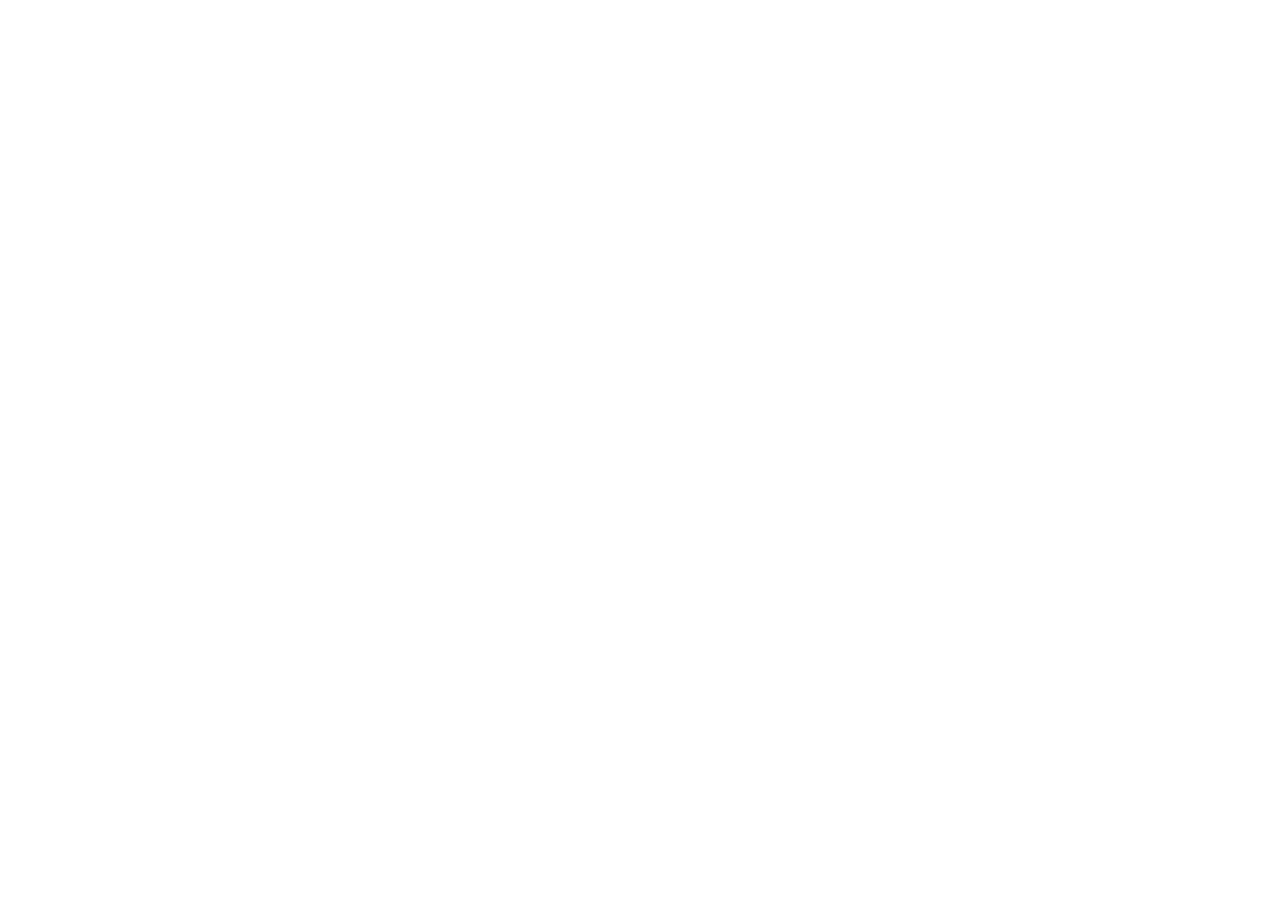
==== index.html @ 312edf63 "first commit" ====
<!DOCTYPE html>
<html>
<head>
  <!--
    If you are serving your web app in a path other than the root, change the
    href value below to reflect the base path you are serving from.

    The path provided below has to start and end with a slash "/" in order for
    it to work correctly.

    For more details:
    * https://developer.mozilla.org/en-US/docs/Web/HTML/Element/base

    This is a placeholder for base href that will be replaced by the value of
    the `--base-href` argument provided to `flutter build`.
  -->
  <base href="/">

  <meta charset="UTF-8">
  <meta content="IE=Edge" http-equiv="X-UA-Compatible">
  <meta name="description" content="A new Flutter project.">

  <!-- iOS meta tags & icons -->
  <meta name="mobile-web-app-capable" content="yes">
  <meta name="apple-mobile-web-app-status-bar-style" content="black">
  <meta name="apple-mobile-web-app-title" content="walletlogsac">
  <link rel="apple-touch-icon" href="icons/Icon-192.png">

  <!-- Favicon -->
  <link rel="icon" type="image/png" href="favicon.png"/>

  <title>walletlogsac</title>
  <link rel="manifest" href="manifest.json">
</head>
<body>
  <script src="flutter_bootstrap.js" async></script>
</body>
</html>
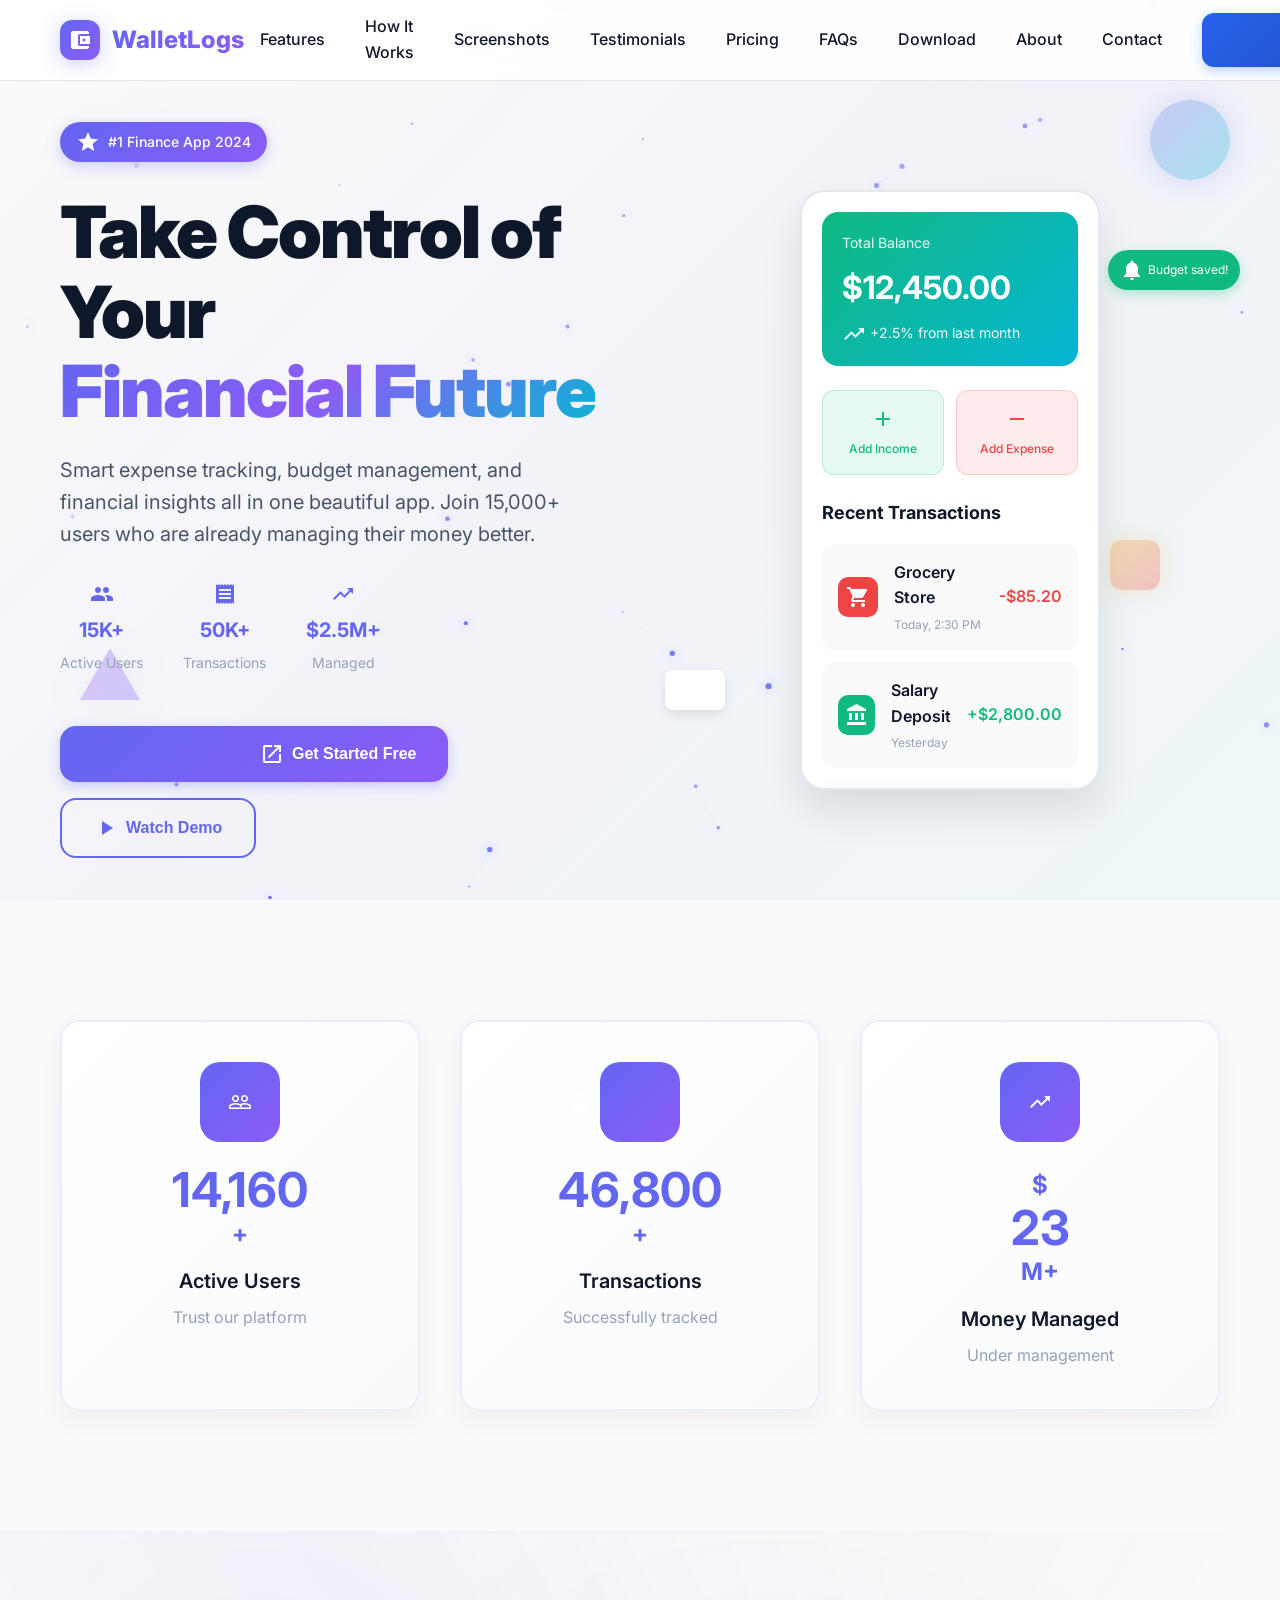
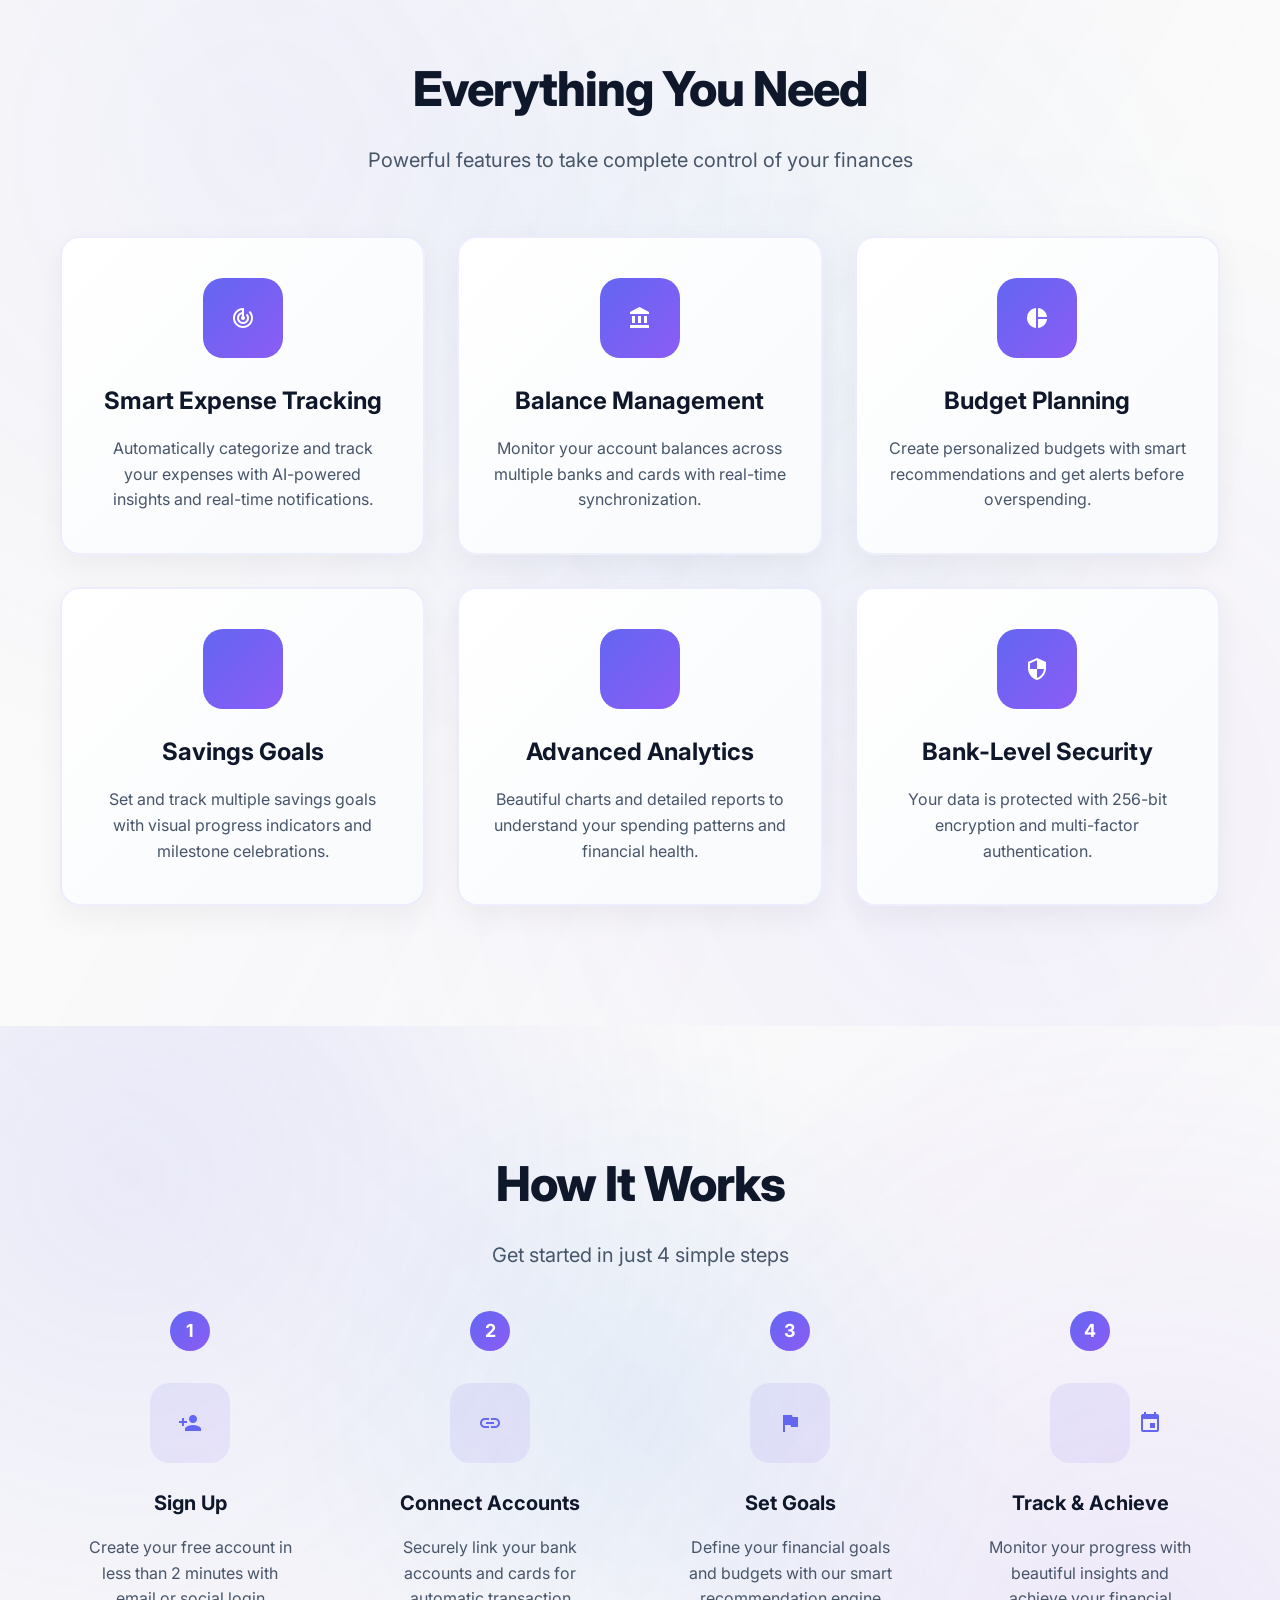
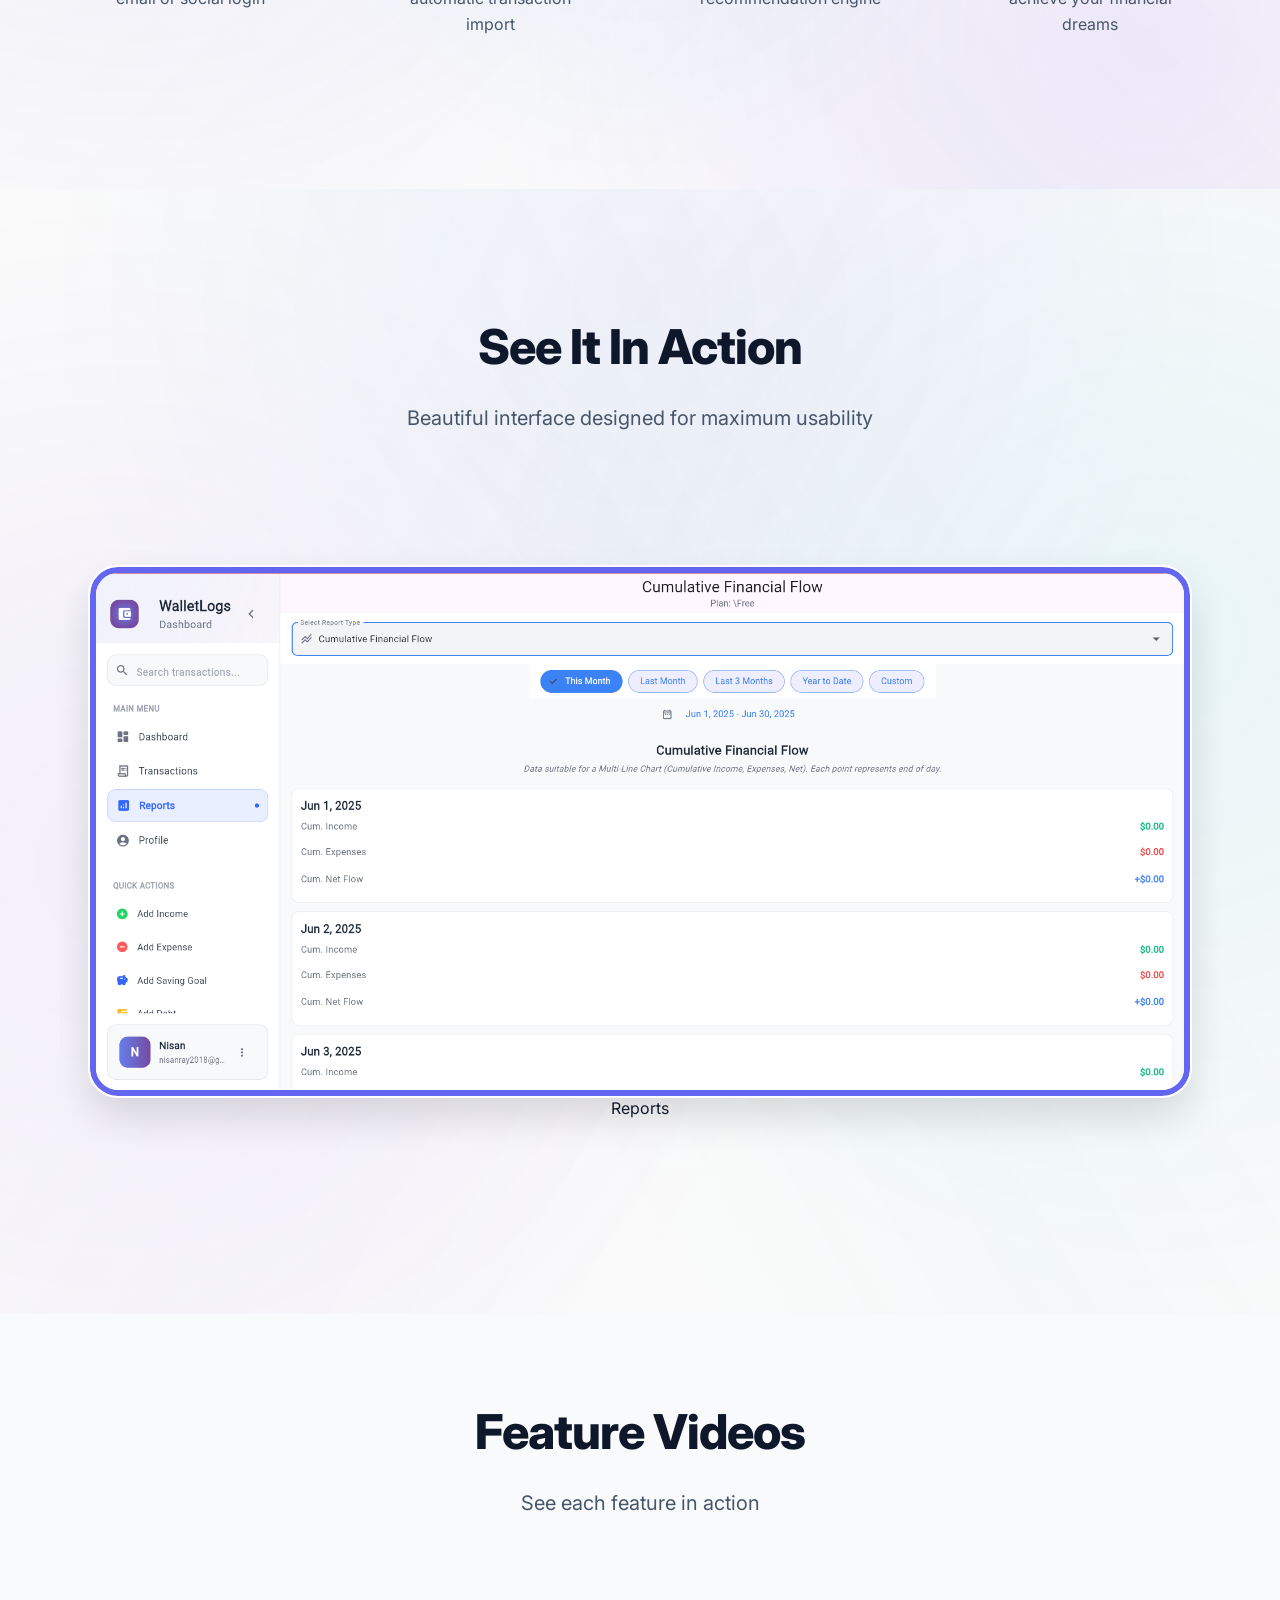
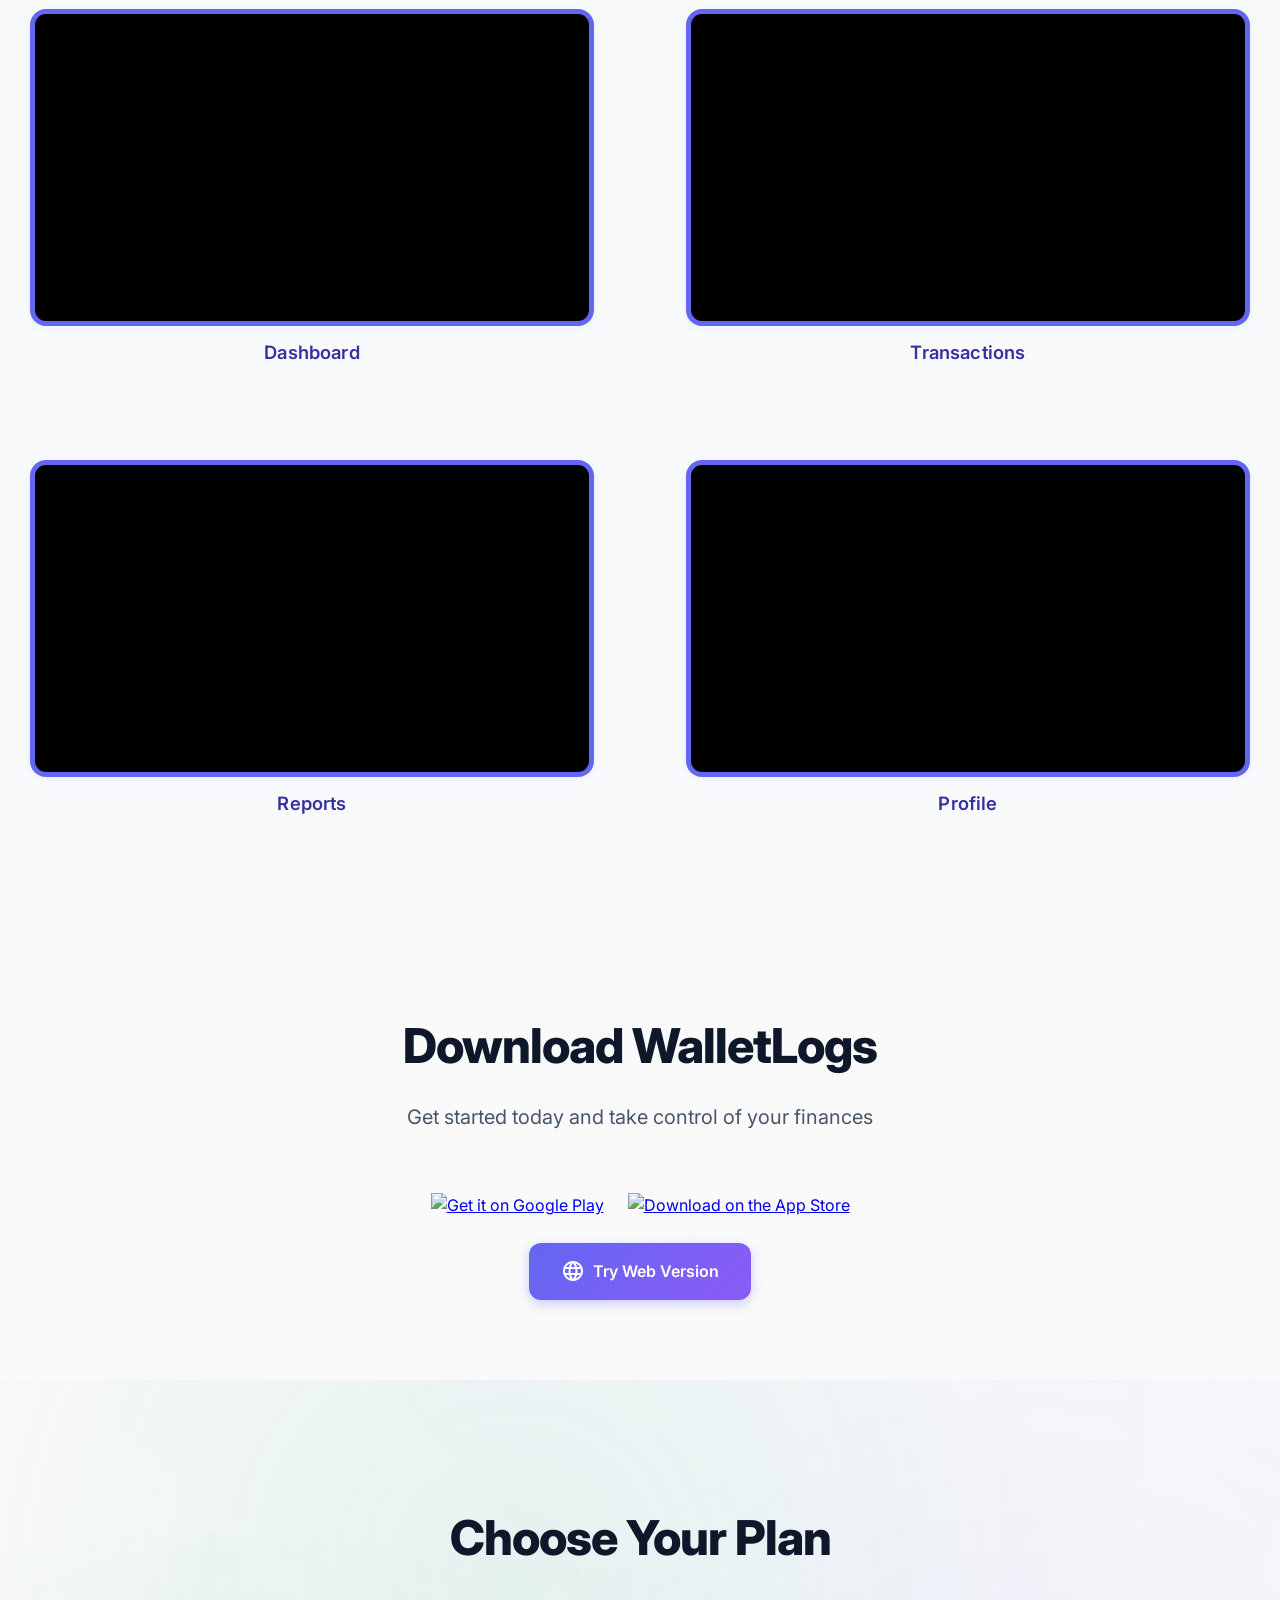
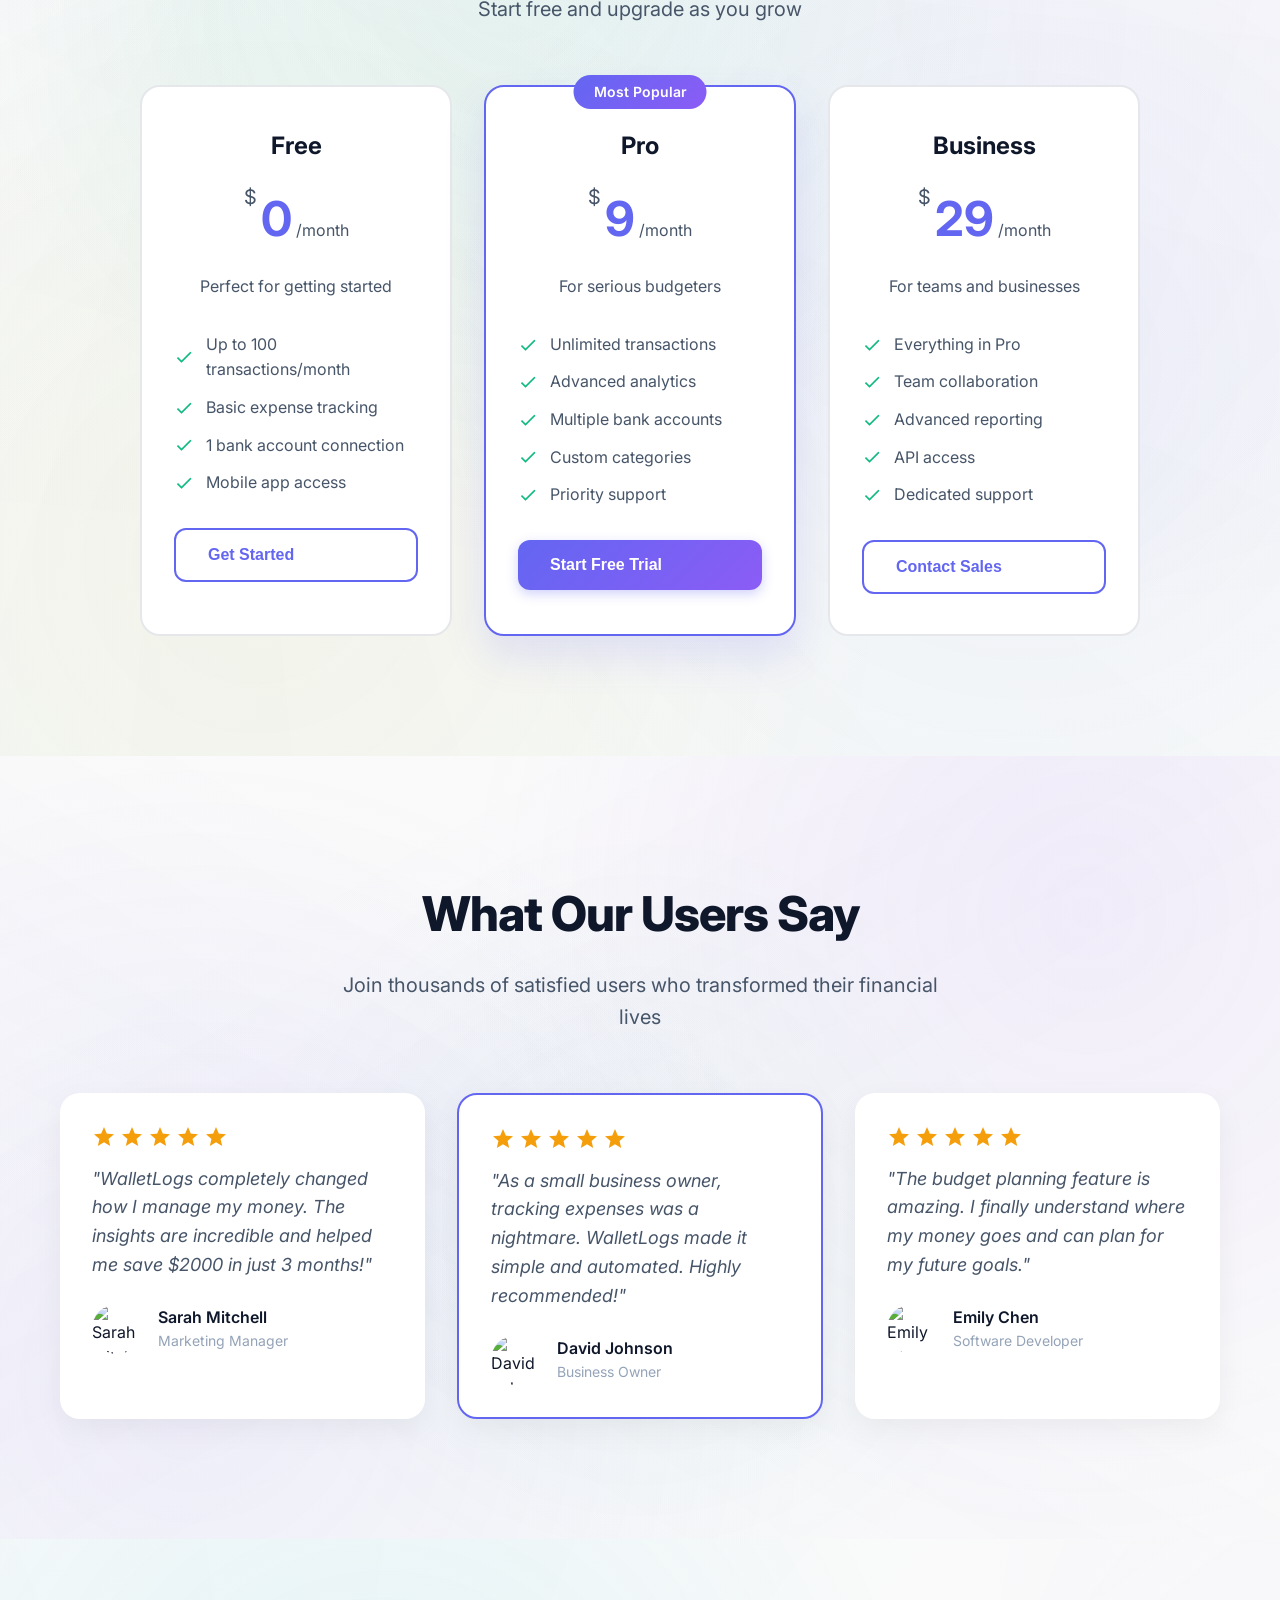
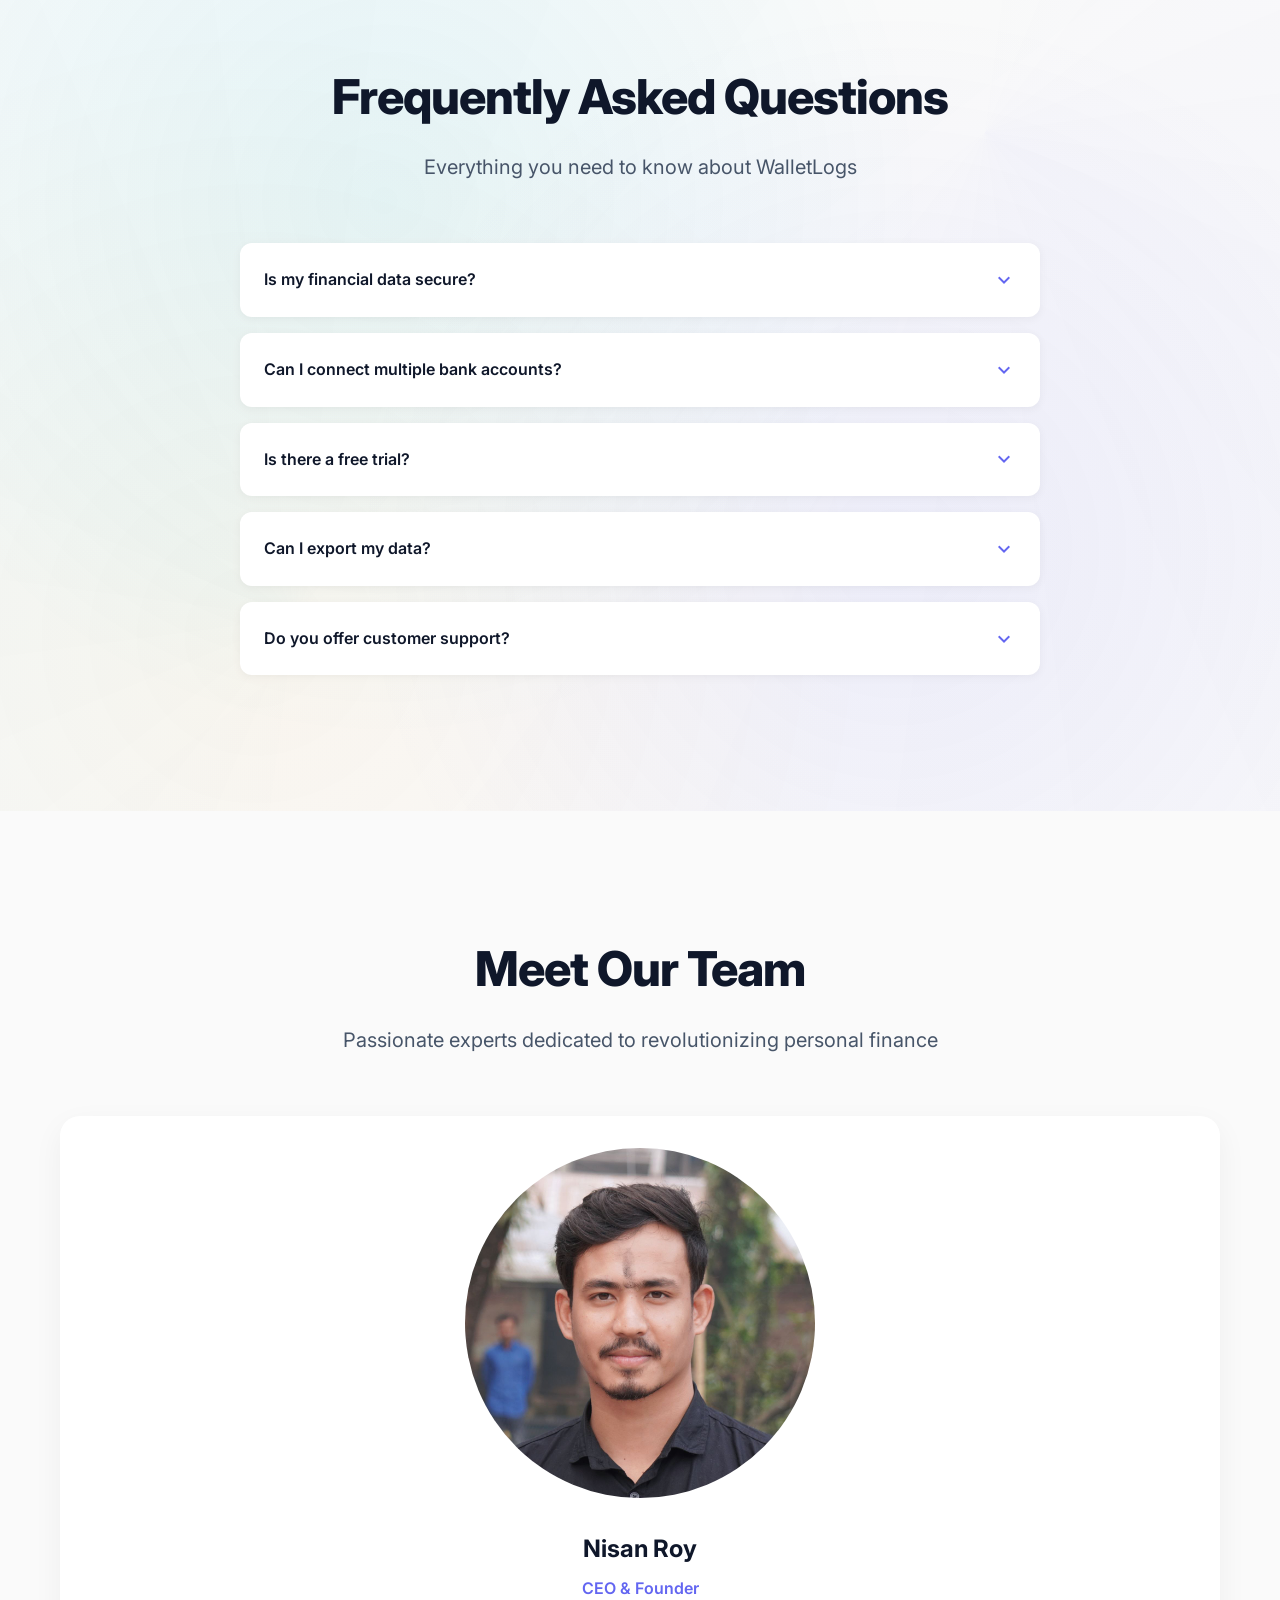
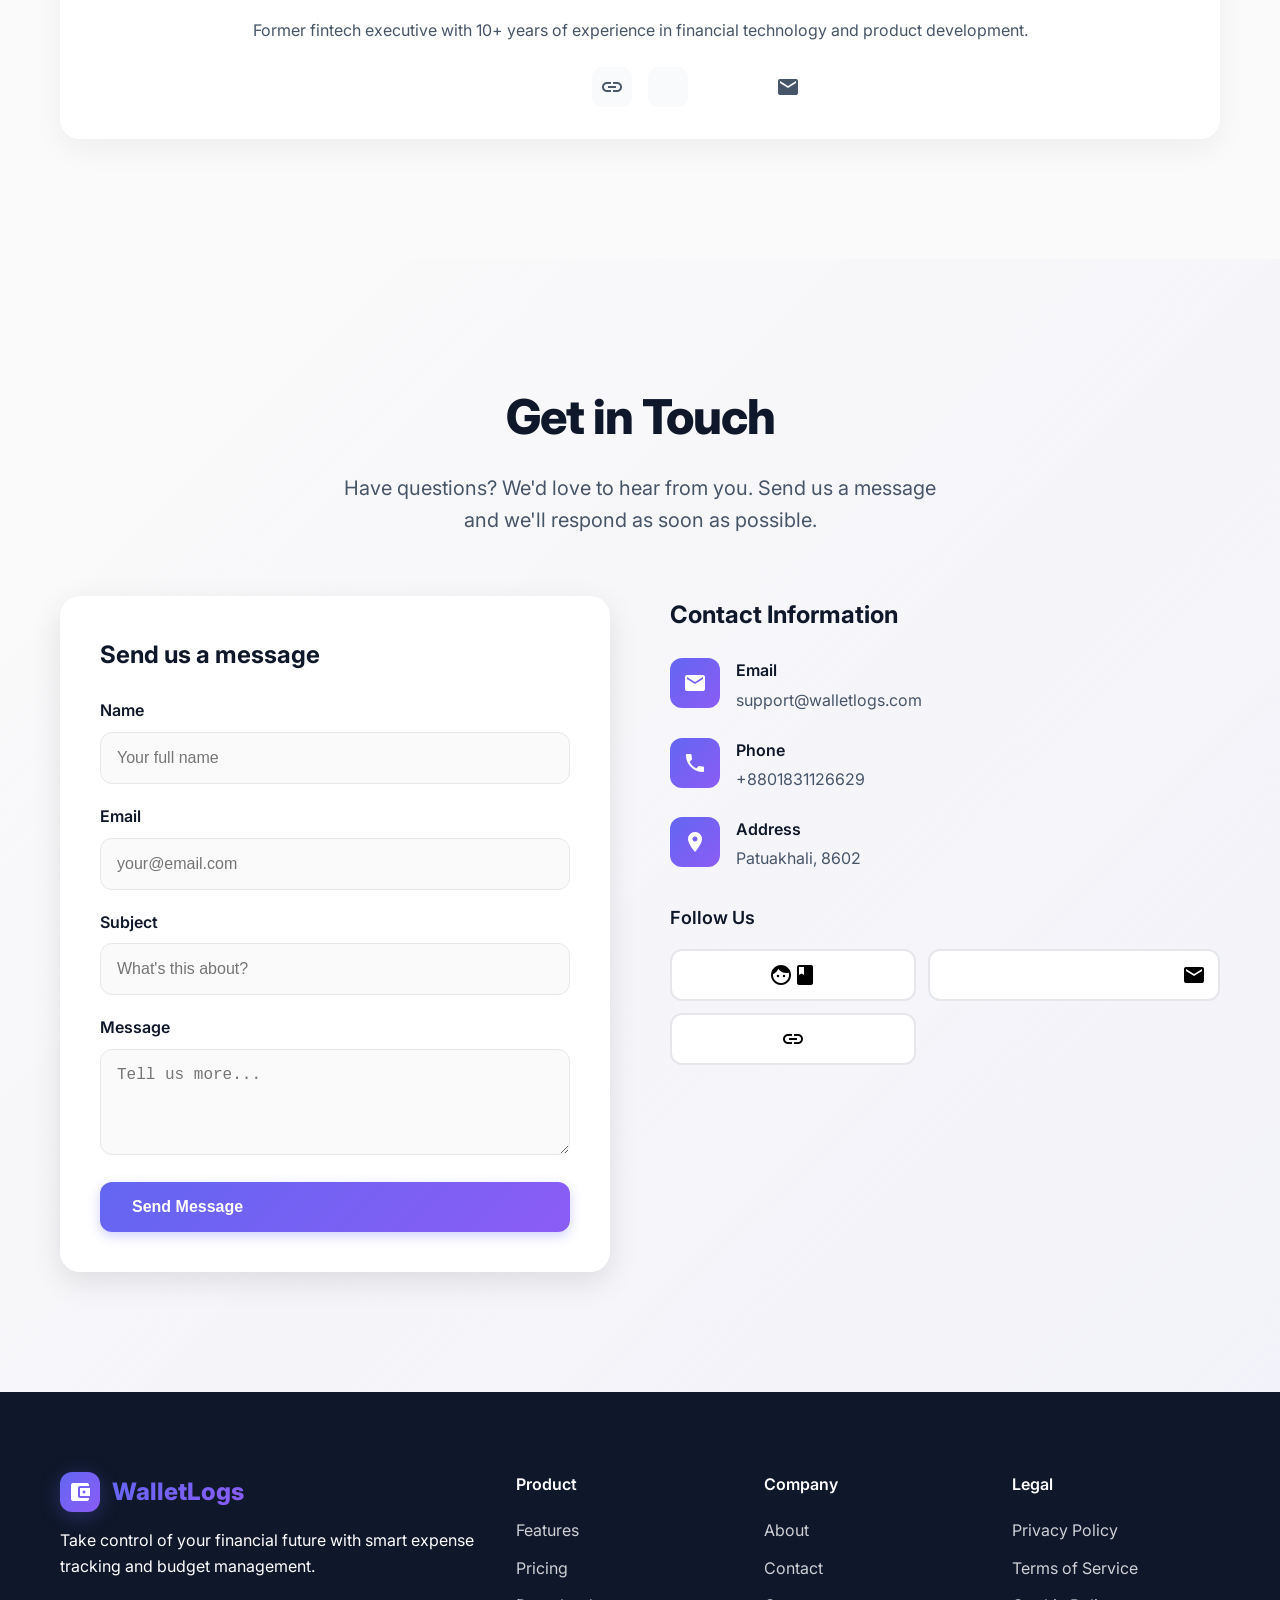
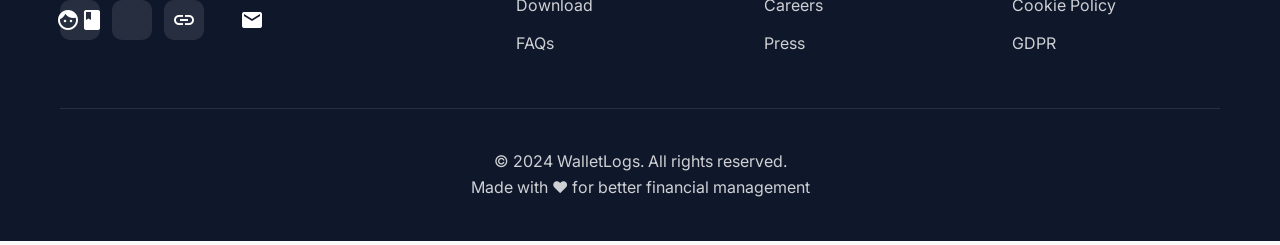
==== commit 36abcbcb: "added landing page with html,css,js" ====
--- a/index.html
+++ b/index.html
@@ -1,38 +1,983 @@
 <!DOCTYPE html>
-<html>
+<html lang="en">
 <head>
-  <!--
-    If you are serving your web app in a path other than the root, change the
-    href value below to reflect the base path you are serving from.
-
-    The path provided below has to start and end with a slash "/" in order for
-    it to work correctly.
-
-    For more details:
-    * https://developer.mozilla.org/en-US/docs/Web/HTML/Element/base
-
-    This is a placeholder for base href that will be replaced by the value of
-    the `--base-href` argument provided to `flutter build`.
-  -->
-  <base href="/">
-
-  <meta charset="UTF-8">
-  <meta content="IE=Edge" http-equiv="X-UA-Compatible">
-  <meta name="description" content="A new Flutter project.">
-
-  <!-- iOS meta tags & icons -->
-  <meta name="mobile-web-app-capable" content="yes">
-  <meta name="apple-mobile-web-app-status-bar-style" content="black">
-  <meta name="apple-mobile-web-app-title" content="walletlogsac">
-  <link rel="apple-touch-icon" href="icons/Icon-192.png">
-
-  <!-- Favicon -->
-  <link rel="icon" type="image/png" href="favicon.png"/>
-
-  <title>walletlogsac</title>
-  <link rel="manifest" href="manifest.json">
+    <meta charset="UTF-8">
+    <meta name="viewport" content="width=device-width, initial-scale=1.0">
+    <title>WalletLogs - Take Control of Your Financial Future</title>
+    <link rel="preconnect" href="https://fonts.googleapis.com">
+    <link rel="preconnect" href="https://fonts.gstatic.com" crossorigin>
+    <link href="https://fonts.googleapis.com/css2?family=Inter:wght@300;400;500;600;700;800;900&display=swap" rel="stylesheet">
+    <link href="https://fonts.googleapis.com/icon?family=Material+Icons" rel="stylesheet">
+    <link rel="stylesheet" href="styles.css">
+	<link rel="icon" href="images/favicon1.png" type="image/png" />
+
 </head>
 <body>
-  <script src="flutter_bootstrap.js" async></script>
+<!-- Animated Background -->
+<canvas id="particleCanvas" class="particle-background"></canvas>
+
+<!-- Navigation Bar -->
+<nav id="navbar" class="navbar">
+    <div class="nav-container">
+        <!-- Logo -->
+        <div class="logo">
+            <div class="logo-icon">
+                <span class="material-icons">account_balance_wallet</span>
+            </div>
+            <span class="logo-text">WalletLogs</span>
+        </div>
+
+        <!-- Desktop Menu -->
+        <div class="nav-menu desktop-menu">
+            <a href="#features" class="nav-item">Features</a>
+            <a href="#how-it-works" class="nav-item">How It Works</a>
+            <a href="#screenshots" class="nav-item">Screenshots</a>
+            <a href="#testimonials" class="nav-item">Testimonials</a>
+            <a href="#pricing" class="nav-item">Pricing</a>
+            <a href="#faqs" class="nav-item">FAQs</a>
+            <a href="#download" class="nav-item">Download</a>
+            <a href="#about-team" class="nav-item">About</a>
+            <a href="#contact" class="nav-item">Contact</a>
+<!--             <button class="get-started-btn" onclick="window.open('app.html', '_blank')">
+                <span class="material-icons">rocket_launch</span>
+                Get Started
+            </button> -->
+        	<button class="get-started-btn" onclick="window.location.href='app.html'">
+    		<span class="material-icons">rocket_launch</span>
+    		Get Started
+			</button>
+
+        </div>
+
+        <!-- Mobile Menu Button -->
+        <button class="mobile-menu-btn" id="mobileMenuBtn">
+            <span class="material-icons">menu</span>
+        </button>
+    </div>
+
+    <!-- Mobile Menu -->
+    <div class="mobile-menu" id="mobileMenu">
+        <a href="#features" class="mobile-nav-item">Features</a>
+        <a href="#how-it-works" class="mobile-nav-item">How It Works</a>
+        <a href="#screenshots" class="mobile-nav-item">Screenshots</a>
+        <a href="#testimonials" class="mobile-nav-item">Testimonials</a>
+        <a href="#pricing" class="mobile-nav-item">Pricing</a>
+        <a href="#faqs" class="mobile-nav-item">FAQs</a>
+        <a href="#download" class="mobile-nav-item">Download</a>
+        <a href="#about-team" class="mobile-nav-item">About</a>
+        <a href="#contact" class="mobile-nav-item">Contact</a>
+        <button class="mobile-get-started-btn" onclick="window.open('app.html', '_blank')">
+            <span class="material-icons">rocket_launch</span>
+            Get Started
+        </button>
+    </div>
+</nav>
+
+<!-- Main Content -->
+<main>
+    <!-- Hero Section -->
+    <section id="hero" class="hero-section">
+        <!-- Floating Shapes -->
+        <div class="floating-shapes">
+            <div class="floating-circle"></div>
+            <div class="floating-triangle"></div>
+            <div class="floating-rectangle"></div>
+        </div>
+
+        <div class="container">
+            <div class="hero-content">
+                <div class="hero-text">
+                    <!-- Animated Badge -->
+                    <div class="hero-badge">
+                        <span class="material-icons">star</span>
+                        #1 Finance App 2024
+                    </div>
+
+                    <!-- Main Headline -->
+                    <h1 class="hero-title">
+                        Take Control of Your<br>
+                        <span class="gradient-text">Financial Future</span>
+                    </h1>
+
+                    <!-- Subtitle -->
+                    <p class="hero-subtitle">
+                        Smart expense tracking, budget management, and financial insights all in one beautiful app.
+                        Join 15,000+ users who are already managing their money better.
+                    </p>
+
+                    <!-- Trust Indicators -->
+                    <div class="trust-indicators">
+                        <div class="trust-item">
+                            <span class="material-icons">people</span>
+                            <span class="trust-number">15K+</span>
+                            <span class="trust-label">Active Users</span>
+                        </div>
+                        <div class="trust-item">
+                            <span class="material-icons">receipt</span>
+                            <span class="trust-number">50K+</span>
+                            <span class="trust-label">Transactions</span>
+                        </div>
+                        <div class="trust-item">
+                            <span class="material-icons">trending_up</span>
+                            <span class="trust-number">$2.5M+</span>
+                            <span class="trust-label">Managed</span>
+                        </div>
+                    </div>
+
+                    <!-- Hero Buttons -->
+                    <div class="hero-buttons">
+                        <button class="btn-primary hero-btn" onclick="window.open('app.html', '_blank')">
+                            <span class="material-icons">rocket_launch</span>
+                            Get Started Free
+                        </button>
+                        <button class="btn-secondary hero-btn" onclick="scrollToSection('features')">
+                            <span class="material-icons">play_arrow</span>
+                            Watch Demo
+                        </button>
+                    </div>
+                </div>
+
+                <div class="hero-mockup">
+                    <div class="phone-frame">
+                        <div class="phone-content">
+                            <!-- Balance Card -->
+                            <div class="balance-card">
+                                <div class="balance-header">Total Balance</div>
+                                <div class="balance-amount">$12,450.00</div>
+                                <div class="balance-change">
+                                    <span class="material-icons">trending_up</span>
+                                    +2.5% from last month
+                                </div>
+                            </div>
+
+                            <!-- Quick Actions -->
+                            <div class="quick-actions">
+                                <div class="quick-action income">
+                                    <span class="material-icons">add</span>
+                                    <span>Add Income</span>
+                                </div>
+                                <div class="quick-action expense">
+                                    <span class="material-icons">remove</span>
+                                    <span>Add Expense</span>
+                                </div>
+                            </div>
+
+                            <!-- Recent Transactions -->
+                            <div class="transactions-header">Recent Transactions</div>
+                            <div class="transactions-list">
+                                <div class="transaction-item">
+                                    <div class="transaction-icon grocery">
+                                        <span class="material-icons">shopping_cart</span>
+                                    </div>
+                                    <div class="transaction-details">
+                                        <div class="transaction-title">Grocery Store</div>
+                                        <div class="transaction-date">Today, 2:30 PM</div>
+                                    </div>
+                                    <div class="transaction-amount expense">-$85.20</div>
+                                </div>
+                                <div class="transaction-item">
+                                    <div class="transaction-icon salary">
+                                        <span class="material-icons">account_balance</span>
+                                    </div>
+                                    <div class="transaction-details">
+                                        <div class="transaction-title">Salary Deposit</div>
+                                        <div class="transaction-date">Yesterday</div>
+                                    </div>
+                                    <div class="transaction-amount income">+$2,800.00</div>
+                                </div>
+                                <div class="transaction-item">
+                                    <div class="transaction-icon coffee">
+                                        <span class="material-icons">local_cafe</span>
+                                    </div>
+                                    <div class="transaction-details">
+                                        <div class="transaction-title">Coffee & Snacks</div>
+                                        <div class="transaction-date">2 days ago</div>
+                                    </div>
+                                    <div class="transaction-amount expense">-$24.50</div>
+                                </div>
+                            </div>
+                        </div>
+                    </div>
+
+                    <!-- Floating UI Elements -->
+                    <div class="floating-notification">
+                        <span class="material-icons">notifications</span>
+                        <span>Budget saved!</span>
+                    </div>
+                    <div class="floating-chart">
+                        <span class="material-icons">bar_chart</span>
+                    </div>
+                </div>
+            </div>
+        </div>
+    </section>
+    <div class="section-divider"></div>
+    <!-- Stats Section -->
+    <section id="stats" class="stats-section">
+        <div class="container">
+            <div class="stats-grid">
+                <div class="stat-card">
+                    <div class="stat-icon">
+                        <span class="material-icons">people_outline</span>
+                    </div>
+                    <div class="stat-number" data-target="15000">0</div>
+                    <div class="stat-suffix">+</div>
+                    <div class="stat-label">Active Users</div>
+                    <div class="stat-description">Trust our platform</div>
+                </div>
+
+                <div class="stat-card">
+                    <div class="stat-icon">
+                        <span class="material-icons">receipt_long</span>
+                    </div>
+                    <div class="stat-number" data-target="50000">0</div>
+                    <div class="stat-suffix">+</div>
+                    <div class="stat-label">Transactions</div>
+                    <div class="stat-description">Successfully tracked</div>
+                </div>
+
+                <div class="stat-card">
+                    <div class="stat-icon">
+                        <span class="material-icons">trending_up</span>
+                    </div>
+                    <div class="stat-prefix">$</div>
+                    <div class="stat-number" data-target="25">0</div>
+                    <div class="stat-suffix">M+</div>
+                    <div class="stat-label">Money Managed</div>
+                    <div class="stat-description">Under management</div>
+                </div>
+            </div>
+        </div>
+    </section>
+    <div class="section-divider"></div>
+    <!-- Features Section -->
+    <section id="features" class="features-section">
+        <div class="container">
+            <div class="section-header">
+                <h2>Everything You Need</h2>
+                <p>Powerful features to take complete control of your finances</p>
+            </div>
+
+            <div class="features-grid">
+                <div class="feature-card">
+                    <div class="feature-icon">
+                        <span class="material-icons">track_changes</span>
+                    </div>
+                    <h3>Smart Expense Tracking</h3>
+                    <p>Automatically categorize and track your expenses with AI-powered insights and real-time notifications.</p>
+                </div>
+
+                <div class="feature-card">
+                    <div class="feature-icon">
+                        <span class="material-icons">account_balance</span>
+                    </div>
+                    <h3>Balance Management</h3>
+                    <p>Monitor your account balances across multiple banks and cards with real-time synchronization.</p>
+                </div>
+
+                <div class="feature-card">
+                    <div class="feature-icon">
+                        <span class="material-icons">pie_chart</span>
+                    </div>
+                    <h3>Budget Planning</h3>
+                    <p>Create personalized budgets with smart recommendations and get alerts before overspending.</p>
+                </div>
+
+                <div class="feature-card">
+                    <div class="feature-icon">
+                        <span class="material-icons">savings</span>
+                    </div>
+                    <h3>Savings Goals</h3>
+                    <p>Set and track multiple savings goals with visual progress indicators and milestone celebrations.</p>
+                </div>
+
+                <div class="feature-card">
+                    <div class="feature-icon">
+                        <span class="material-icons">analytics</span>
+                    </div>
+                    <h3>Advanced Analytics</h3>
+                    <p>Beautiful charts and detailed reports to understand your spending patterns and financial health.</p>
+                </div>
+
+                <div class="feature-card">
+                    <div class="feature-icon">
+                        <span class="material-icons">security</span>
+                    </div>
+                    <h3>Bank-Level Security</h3>
+                    <p>Your data is protected with 256-bit encryption and multi-factor authentication.</p>
+                </div>
+            </div>
+        </div>
+    </section>
+    <div class="section-divider"></div>
+    <!-- How It Works Section -->
+    <section id="how-it-works" class="how-it-works-section">
+        <div class="container">
+            <div class="section-header">
+                <h2>How It Works</h2>
+                <p>Get started in just 4 simple steps</p>
+            </div>
+
+            <div class="steps-container">
+                <div class="step-card">
+                    <div class="step-number">1</div>
+                    <div class="step-icon">
+                        <span class="material-icons">person_add</span>
+                    </div>
+                    <h3>Sign Up</h3>
+                    <p>Create your free account in less than 2 minutes with email or social login</p>
+                </div>
+
+                <div class="step-connector"></div>
+
+                <div class="step-card">
+                    <div class="step-number">2</div>
+                    <div class="step-icon">
+                        <span class="material-icons">link</span>
+                    </div>
+                    <h3>Connect Accounts</h3>
+                    <p>Securely link your bank accounts and cards for automatic transaction import</p>
+                </div>
+
+                <div class="step-connector"></div>
+
+                <div class="step-card">
+                    <div class="step-number">3</div>
+                    <div class="step-icon">
+                        <span class="material-icons">flag</span>
+                    </div>
+                    <h3>Set Goals</h3>
+                    <p>Define your financial goals and budgets with our smart recommendation engine</p>
+                </div>
+
+                <div class="step-connector"></div>
+
+                <div class="step-card">
+                    <div class="step-number">4</div>
+                    <div class="step-icon">
+                        <span class="material-icons">emoji_events</span>
+                    </div>
+                    <h3>Track & Achieve</h3>
+                    <p>Monitor your progress with beautiful insights and achieve your financial dreams</p>
+                </div>
+            </div>
+        </div>
+    </section>
+    <div class="section-divider"></div>
+    <!-- Screenshots Section -->
+    <section id="screenshots" class="screenshots-section">
+        <div class="container">
+            <div class="section-header">
+                <h2>See It In Action</h2>
+                <p>Beautiful interface designed for maximum usability</p>
+            </div>
+
+            <div class="screenshots-carousel">
+                <!-- Carousel items only, no arrow buttons -->
+                <div class="screenshot-item active">
+                    <img src="images/dashboard.png" alt="Dashboard Screenshot">
+                    <div class="screenshot-caption">Dashboard Overview</div>
+                </div>
+                <div class="screenshot-item">
+                    <img src="images/profile.png" alt="Transactions Screenshot">
+                    <div class="screenshot-caption">Transaction History</div>
+                </div>
+                <div class="screenshot-item">
+                    <img src="images/Reports.png" alt="Reports Screenshot">
+                    <div class="screenshot-caption">Reports</div>
+                </div>
+                <div class="screenshot-item">
+                    <img src="images/profile.png" alt="Profile Screenshot">
+                    <div class="screenshot-caption">Profile</div>
+                </div>
+            </div>
+        </div>
+    </section>
+    <div class="section-divider"></div>
+    <!-- Feature Videos Section -->
+    <section id="feature-videos" class="section-videos">
+        <div class="section-header">
+            <h2>Feature Videos</h2>
+            <p>See each feature in action</p>
+        </div>
+        <div class="videos-grid">
+            <div class="video-item">
+                <video src="videos/Dashboard.mp4" autoplay muted loop playsinline></video>
+                <h3>Dashboard</h3>
+            </div>
+            <div class="video-item">
+                <video src="videos/transactions.mp4" autoplay muted loop playsinline></video>
+                <h3>Transactions</h3>
+            </div>
+            <div class="video-item">
+                <video src="videos/Reports.mp4" autoplay muted loop playsinline></video>
+                <h3>Reports</h3>
+            </div>
+            <div class="video-item">
+                <video src="videos/Profile.mp4" autoplay muted loop playsinline></video>
+                <h3>Profile</h3>
+            </div>
+        </div>
+    </section>
+    <div class="section-divider"></div>
+    <!-- Download Section -->
+    <section id="download" class="download-section">
+        <div class="container">
+            <div class="section-header">
+                <h2>Download WalletLogs</h2>
+                <p>Get started today and take control of your finances</p>
+            </div>
+
+            <div class="download-buttons">
+                <a href="#" class="download-btn">
+                    <img src="https://upload.wikimedia.org/wikipedia/commons/7/78/Google_Play_Store_badge_EN.svg" alt="Get it on Google Play">
+                </a>
+                <a href="#" class="download-btn">
+                    <img src="https://upload.wikimedia.org/wikipedia/commons/3/3c/Download_on_the_App_Store_Badge.svg" alt="Download on the App Store">
+                </a>
+
+            </div>
+            <div style="display: flex; justify-content: center; margin-top: 24px;">
+                <a href="app.html" class="download-btn btn-primary" target="_blank">
+                    <span class="material-icons">language</span>
+                    Try Web Version
+                </a>
+            </div>
+        </div>
+    </section>
+    <div class="section-divider"></div>
+    <!-- Pricing Section -->
+    <section id="pricing" class="pricing-section">
+        <div class="container">
+            <div class="section-header">
+                <h2>Choose Your Plan</h2>
+                <p>Start free and upgrade as you grow</p>
+            </div>
+
+            <div class="pricing-grid">
+                <div class="pricing-card">
+                    <div class="pricing-header">
+                        <h3>Free</h3>
+                        <div class="price">
+                            <span class="currency">$</span>
+                            <span class="amount">0</span>
+                            <span class="period">/month</span>
+                        </div>
+                        <p>Perfect for getting started</p>
+                    </div>
+                    <div class="pricing-features">
+                        <div class="feature">
+                            <span class="material-icons">check</span>
+                            Up to 100 transactions/month
+                        </div>
+                        <div class="feature">
+                            <span class="material-icons">check</span>
+                            Basic expense tracking
+                        </div>
+                        <div class="feature">
+                            <span class="material-icons">check</span>
+                            1 bank account connection
+                        </div>
+                        <div class="feature">
+                            <span class="material-icons">check</span>
+                            Mobile app access
+                        </div>
+                    </div>
+                    <button class="btn-secondary full-width">Get Started</button>
+                </div>
+
+                <div class="pricing-card popular">
+                    <div class="popular-badge">Most Popular</div>
+                    <div class="pricing-header">
+                        <h3>Pro</h3>
+                        <div class="price">
+                            <span class="currency">$</span>
+                            <span class="amount">9</span>
+                            <span class="period">/month</span>
+                        </div>
+                        <p>For serious budgeters</p>
+                    </div>
+                    <div class="pricing-features">
+                        <div class="feature">
+                            <span class="material-icons">check</span>
+                            Unlimited transactions
+                        </div>
+                        <div class="feature">
+                            <span class="material-icons">check</span>
+                            Advanced analytics
+                        </div>
+                        <div class="feature">
+                            <span class="material-icons">check</span>
+                            Multiple bank accounts
+                        </div>
+                        <div class="feature">
+                            <span class="material-icons">check</span>
+                            Custom categories
+                        </div>
+                        <div class="feature">
+                            <span class="material-icons">check</span>
+                            Priority support
+                        </div>
+                    </div>
+                    <button class="btn-primary full-width">Start Free Trial</button>
+                </div>
+
+                <div class="pricing-card">
+                    <div class="pricing-header">
+                        <h3>Business</h3>
+                        <div class="price">
+                            <span class="currency">$</span>
+                            <span class="amount">29</span>
+                            <span class="period">/month</span>
+                        </div>
+                        <p>For teams and businesses</p>
+                    </div>
+                    <div class="pricing-features">
+                        <div class="feature">
+                            <span class="material-icons">check</span>
+                            Everything in Pro
+                        </div>
+                        <div class="feature">
+                            <span class="material-icons">check</span>
+                            Team collaboration
+                        </div>
+                        <div class="feature">
+                            <span class="material-icons">check</span>
+                            Advanced reporting
+                        </div>
+                        <div class="feature">
+                            <span class="material-icons">check</span>
+                            API access
+                        </div>
+                        <div class="feature">
+                            <span class="material-icons">check</span>
+                            Dedicated support
+                        </div>
+                    </div>
+                    <button class="btn-secondary full-width">Contact Sales</button>
+                </div>
+            </div>
+        </div>
+    </section>
+    <div class="section-divider"></div>
+    <!-- Testimonials Section -->
+    <section id="testimonials" class="testimonials-section">
+        <div class="container">
+            <div class="section-header">
+                <h2>What Our Users Say</h2>
+                <p>Join thousands of satisfied users who transformed their financial lives</p>
+            </div>
+
+            <div class="testimonials-grid">
+                <div class="testimonial-card">
+                    <div class="testimonial-rating">
+                        <span class="material-icons">star</span>
+                        <span class="material-icons">star</span>
+                        <span class="material-icons">star</span>
+                        <span class="material-icons">star</span>
+                        <span class="material-icons">star</span>
+                    </div>
+                    <p>"WalletLogs completely changed how I manage my money. The insights are incredible and helped me save $2000 in just 3 months!"</p>
+                    <div class="testimonial-author">
+                        <img src="https://via.placeholder.com/50x50/6366F1/FFFFFF?text=SM" alt="Sarah Mitchell">
+                        <div>
+                            <div class="author-name">Sarah Mitchell</div>
+                            <div class="author-title">Marketing Manager</div>
+                        </div>
+                    </div>
+                </div>
+
+                <div class="testimonial-card featured">
+                    <div class="testimonial-rating">
+                        <span class="material-icons">star</span>
+                        <span class="material-icons">star</span>
+                        <span class="material-icons">star</span>
+                        <span class="material-icons">star</span>
+                        <span class="material-icons">star</span>
+                    </div>
+                    <p>"As a small business owner, tracking expenses was a nightmare. WalletLogs made it simple and automated. Highly recommended!"</p>
+                    <div class="testimonial-author">
+                        <img src="https://via.placeholder.com/50x50/8B5CF6/FFFFFF?text=DJ" alt="David Johnson">
+                        <div>
+                            <div class="author-name">David Johnson</div>
+                            <div class="author-title">Business Owner</div>
+                        </div>
+                    </div>
+                </div>
+
+                <div class="testimonial-card">
+                    <div class="testimonial-rating">
+                        <span class="material-icons">star</span>
+                        <span class="material-icons">star</span>
+                        <span class="material-icons">star</span>
+                        <span class="material-icons">star</span>
+                        <span class="material-icons">star</span>
+                    </div>
+                    <p>"The budget planning feature is amazing. I finally understand where my money goes and can plan for my future goals."</p>
+                    <div class="testimonial-author">
+                        <img src="https://via.placeholder.com/50x50/06B6D4/FFFFFF?text=EC" alt="Emily Chen">
+                        <div>
+                            <div class="author-name">Emily Chen</div>
+                            <div class="author-title">Software Developer</div>
+                        </div>
+                    </div>
+                </div>
+            </div>
+        </div>
+    </section>
+    <div class="section-divider"></div>
+    <!-- FAQs Section -->
+    <section id="faqs" class="faqs-section">
+        <div class="container">
+            <div class="section-header">
+                <h2>Frequently Asked Questions</h2>
+                <p>Everything you need to know about WalletLogs</p>
+            </div>
+
+            <div class="faqs-container">
+                <div class="faq-item">
+                    <div class="faq-question">
+                        <span>Is my financial data secure?</span>
+                        <span class="material-icons">expand_more</span>
+                    </div>
+                    <div class="faq-answer">
+                        <p>Absolutely! We use bank-level 256-bit encryption and never store your banking credentials. All data is encrypted in transit and at rest, and we comply with all major financial data protection standards.</p>
+                    </div>
+                </div>
+
+                <div class="faq-item">
+                    <div class="faq-question">
+                        <span>Can I connect multiple bank accounts?</span>
+                        <span class="material-icons">expand_more</span>
+                    </div>
+                    <div class="faq-answer">
+                        <p>Yes! With our Pro and Business plans, you can connect unlimited bank accounts, credit cards, and financial institutions to get a complete view of your finances.</p>
+                    </div>
+                </div>
+
+                <div class="faq-item">
+                    <div class="faq-question">
+                        <span>Is there a free trial?</span>
+                        <span class="material-icons">expand_more</span>
+                    </div>
+                    <div class="faq-answer">
+                        <p>Yes! We offer a 14-day free trial of our Pro plan. No credit card required. You can cancel anytime during the trial period.</p>
+                    </div>
+                </div>
+
+                <div class="faq-item">
+                    <div class="faq-question">
+                        <span>Can I export my data?</span>
+                        <span class="material-icons">expand_more</span>
+                    </div>
+                    <div class="faq-answer">
+                        <p>Absolutely! You can export all your transaction data, reports, and insights in multiple formats including CSV, PDF, and Excel at any time.</p>
+                    </div>
+                </div>
+
+                <div class="faq-item">
+                    <div class="faq-question">
+                        <span>Do you offer customer support?</span>
+                        <span class="material-icons">expand_more</span>
+                    </div>
+                    <div class="faq-answer">
+                        <p>Yes! We provide email support for all users, priority support for Pro users, and dedicated support for Business customers. Our support team typically responds within 24 hours.</p>
+                    </div>
+                </div>
+            </div>
+        </div>
+    </section>
+    <div class="section-divider"></div>
+    <!-- About Team Section -->
+    <section id="about-team" class="about-team-section">
+        <div class="container">
+            <div class="section-header">
+                <h2>Meet Our Team</h2>
+                <p>Passionate experts dedicated to revolutionizing personal finance</p>
+            </div>
+
+            <div class="team-grid">
+                <div class="team-member">
+                    <img src="images/nisan.jpg" alt="Nisan Roy">
+                    <h3>Nisan Roy</h3>
+                    <p class="role">CEO & Founder</p>
+                    <p class="bio">Former fintech executive with 10+ years of experience in financial technology and product development.</p>
+                    <div class="social-links">
+                        <a href="#"><span class="material-icons">link</span></a>
+                        <a href="#"><span class="material-icons">alternate_email</span></a>
+                    </div>
+                </div>
+
+<!--                <div class="team-member">-->
+<!--                    <img src="https://via.placeholder.com/200x200/8B5CF6/FFFFFF?text=SJ" alt="Sarah Johnson">-->
+<!--                    <h3>Sarah Johnson</h3>-->
+<!--                    <p class="role">CTO</p>-->
+<!--                    <p class="bio">Lead engineer with expertise in mobile app development, security, and scalable financial systems.</p>-->
+<!--                    <div class="social-links">-->
+<!--                        <a href="#"><span class="material-icons">link</span></a>-->
+<!--                        <a href="#"><span class="material-icons">alternate_email</span></a>-->
+<!--                    </div>-->
+<!--                </div>-->
+
+<!--                <div class="team-member">-->
+<!--                    <img src="https://via.placeholder.com/200x200/06B6D4/FFFFFF?text=MB" alt="Mike Brown">-->
+<!--                    <h3>Mike Brown</h3>-->
+<!--                    <p class="role">Head of Design</p>-->
+<!--                    <p class="bio">UX/UI designer focused on creating intuitive and beautiful financial management experiences.</p>-->
+<!--                    <div class="social-links">-->
+<!--                        <a href="#"><span class="material-icons">link</span></a>-->
+<!--                        <a href="#"><span class="material-icons">alternate_email</span></a>-->
+<!--                    </div>-->
+<!--                </div>-->
+            </div>
+        </div>
+    </section>
+    <div class="section-divider"></div>
+    <!-- Contact Section -->
+    <section id="contact" class="contact-section">
+        <div class="container">
+            <div class="section-header">
+                <h2>Get in Touch</h2>
+                <p>Have questions? We'd love to hear from you. Send us a message and we'll respond as soon as possible.</p>
+            </div>
+
+            <div class="contact-content">
+                <div class="contact-form">
+                    <h3>Send us a message</h3>
+                    <form>
+                        <div class="form-group">
+                            <label>Name</label>
+                            <input type="text" placeholder="Your full name" required>
+                        </div>
+                        <div class="form-group">
+                            <label>Email</label>
+                            <input type="email" placeholder="your@email.com" required>
+                        </div>
+                        <div class="form-group">
+                            <label>Subject</label>
+                            <input type="text" placeholder="What's this about?" required>
+                        </div>
+                        <div class="form-group">
+                            <label>Message</label>
+                            <textarea placeholder="Tell us more..." rows="4" required></textarea>
+                        </div>
+                        <button type="submit" class="btn-primary full-width">Send Message</button>
+                    </form>
+                </div>
+
+                <div class="contact-info">
+                    <h3>Contact Information</h3>
+
+                    <div class="contact-item">
+                        <div class="contact-icon">
+                            <span class="material-icons">email</span>
+                        </div>
+                        <div class="contact-details">
+                            <div class="contact-title">Email</div>
+                            <div class="contact-text">support@walletlogs.com</div>
+                        </div>
+                    </div>
+
+                    <div class="contact-item">
+                        <div class="contact-icon">
+                            <span class="material-icons">phone</span>
+                        </div>
+                        <div class="contact-details">
+                            <div class="contact-title">Phone</div>
+                            <div class="contact-text">+8801831126629</div>
+                        </div>
+                    </div>
+
+                    <div class="contact-item">
+                        <div class="contact-icon">
+                            <span class="material-icons">location_on</span>
+                        </div>
+                        <div class="contact-details">
+                            <div class="contact-title">Address</div>
+                            <div class="contact-text">Patuakhali, 8602</div>
+                        </div>
+                    </div>
+
+                    <div class="social-section">
+                        <h4>Follow Us</h4>
+                        <div class="social-buttons">
+                            <button class="social-btn">
+                                <span class="material-icons">facebook</span>
+                            </button>
+                            <button class="social-btn">
+                                <span class="material-icons">alternate_email</span>
+                            </button>
+                            <button class="social-btn">
+                                <span class="material-icons">link</span>
+                            </button>
+                        </div>
+                    </div>
+                </div>
+            </div>
+        </div>
+    </section>
+    <div class="section-divider"></div>
+    <!-- Auth Section -->
+    <!--
+    <section id="auth" class="auth-section">
+        <div class="container">
+            <div class="auth-container">
+                <div class="auth-tabs">
+                    <button class="auth-tab active" data-tab="login">Login</button>
+                    <button class="auth-tab" data-tab="register">Sign Up</button>
+                </div>
+                <div class="auth-content">
+                    <div class="auth-form" id="loginForm">
+                        <h3>Welcome Back</h3>
+                        <p>Sign in to your account to continue</p>
+
+                        <form>
+                            <div class="form-group">
+                                <label>Email</label>
+                                <input type="email" placeholder="your@email.com" required>
+                            </div>
+                            <div class="form-group">
+                                <label>Password</label>
+                                <input type="password" placeholder="Your password" required>
+                            </div>
+                            <div class="form-options">
+                                <label class="checkbox">
+                                    <input type="checkbox">
+                                    <span>Remember me</span>
+                                </label>
+                                <a href="#" class="forgot-password">Forgot password?</a>
+                            </div>
+                            <button type="submit" class="btn-primary full-width">Sign In</button>
+                        </form>
+
+                        <div class="social-login">
+                            <div class="divider">or continue with</div>
+                            <div class="social-buttons">
+                                <button class="social-btn google">
+                                    <span class="material-icons">account_circle</span>
+                                    Google
+                                </button>
+                                <button class="social-btn facebook">
+                                    <span class="material-icons">facebook</span>
+                                    Facebook
+                                </button>
+                            </div>
+                        </div>
+                    </div>
+
+                    <div class="auth-form" id="registerForm" style="display: none;">
+                        <h3>Create Account</h3>
+                        <p>Join thousands of users managing their finances better</p>
+
+                        <form>
+                            <div class="form-group">
+                                <label>Full Name</label>
+                                <input type="text" placeholder="Your full name" required>
+                            </div>
+                            <div class="form-group">
+                                <label>Email</label>
+                                <input type="email" placeholder="your@email.com" required>
+                            </div>
+                            <div class="form-group">
+                                <label>Password</label>
+                                <input type="password" placeholder="Create a strong password" required>
+                            </div>
+                            <div class="form-group">
+                                <label>Confirm Password</label>
+                                <input type="password" placeholder="Confirm your password" required>
+                            </div>
+                            <div class="form-options">
+                                <label class="checkbox">
+                                    <input type="checkbox" required>
+                                    <span>I agree to the <a href="#">Terms & Conditions</a></span>
+                                </label>
+                            </div>
+                            <button type="submit" class="btn-primary full-width">Create Account</button>
+                        </form>
+
+                        <div class="social-login">
+                            <div class="divider">or continue with</div>
+                            <div class="social-buttons">
+                                <button class="social-btn google">
+                                    <span class="material-icons">account_circle</span>
+                                    Google
+                                </button>
+                                <button class="social-btn facebook">
+                                    <span class="material-icons">facebook</span>
+                                    Facebook
+                                </button>
+                            </div>
+                        </div>
+                    </div>
+                </div>
+            </div>
+        </div>
+    </section>
+    -->
+    <div class="section-divider"></div>
+    <!-- Footer -->
+    <footer class="footer">
+        <div class="container">
+            <div class="footer-content">
+                <div class="footer-section">
+                    <div class="footer-logo">
+                        <div class="logo-icon">
+                            <span class="material-icons">account_balance_wallet</span>
+                        </div>
+                        <span class="logo-text">WalletLogs</span>
+                    </div>
+                    <p>Take control of your financial future with smart expense tracking and budget management.</p>
+                    <div class="footer-social">
+                        <a href="#"><span class="material-icons">facebook</span></a>
+                        <a href="#"><span class="material-icons">alternate_email</span></a>
+                        <a href="#"><span class="material-icons">link</span></a>
+                    </div>
+                </div>
+
+                <div class="footer-section">
+                    <h4>Product</h4>
+                    <ul>
+                        <li><a href="#features">Features</a></li>
+                        <li><a href="#pricing">Pricing</a></li>
+                        <li><a href="#download">Download</a></li>
+                        <li><a href="#faqs">FAQs</a></li>
+                    </ul>
+                </div>
+
+                <div class="footer-section">
+                    <h4>Company</h4>
+                    <ul>
+                        <li><a href="#about-team">About</a></li>
+                        <li><a href="#contact">Contact</a></li>
+                        <li><a href="#">Careers</a></li>
+                        <li><a href="#">Press</a></li>
+                    </ul>
+                </div>
+
+                <div class="footer-section">
+                    <h4>Legal</h4>
+                    <ul>
+                        <li><a href="#">Privacy Policy</a></li>
+                        <li><a href="#">Terms of Service</a></li>
+                        <li><a href="#">Cookie Policy</a></li>
+                        <li><a href="#">GDPR</a></li>
+                    </ul>
+                </div>
+            </div>
+
+            <div class="footer-bottom">
+                <p>&copy; 2024 WalletLogs. All rights reserved.</p>
+                <p>Made with ❤️ for better financial management</p>
+            </div>
+        </div>
+    </footer>
+</main>
+
+<!-- Floating Action Button -->
+<button class="floating-action-btn" id="scrollToTopBtn">
+    <span class="material-icons">keyboard_arrow_up</span>
+</button>
+
+<script src="script.js"></script>
 </body>
 </html>
--- a/styles.css
+++ b/styles.css
@@ -0,0 +1,2161 @@
+/* CSS Reset and Base Styles */
+* {
+    margin: 0;
+    padding: 0;
+    box-sizing: border-box;
+}
+
+html {
+    scroll-behavior: smooth;
+}
+
+body {
+    font-family: 'Inter', -apple-system, BlinkMacSystemFont, 'Segoe UI', Roboto, sans-serif;
+    line-height: 1.6;
+    color: #0F172A;
+    background-color: #FAFAFA;
+    overflow-x: hidden;
+}
+
+.container {
+    max-width: 1200px;
+    margin: 0 auto;
+    padding: 0 20px;
+}
+
+/* Color Variables */
+:root {
+    --primary-color: #6366F1;
+    --secondary-color: #8B5CF6;
+    --accent-color: #06B6D4;
+    --success-color: #10B981;
+    --warning-color: #F59E0B;
+    --error-color: #EF4444;
+    --background-color: #FAFAFA;
+    --surface-color: #FFFFFF;
+    --primary-text: #0F172A;
+    --secondary-text: #475569;
+    --muted-text: #94A3B8;
+    --web-accent-blue: #2563EB;
+}
+
+/* Utility Classes */
+.full-width {
+    width: 100%;
+}
+
+.gradient-text {
+    background: linear-gradient(135deg, var(--primary-color), var(--secondary-color), var(--accent-color));
+    -webkit-background-clip: text;
+    -webkit-text-fill-color: transparent;
+    background-clip: text;
+}
+
+/* Section Headers */
+.section-header {
+    text-align: center;
+    margin-bottom: 60px;
+}
+
+.section-header h2 {
+    font-size: 48px;
+    font-weight: 800;
+    color: var(--primary-text);
+    margin-bottom: 16px;
+    letter-spacing: -1px;
+}
+
+.section-header p {
+    font-size: 20px;
+    color: var(--secondary-text);
+    max-width: 600px;
+    margin: 0 auto;
+}
+
+/* Buttons */
+.btn-primary {
+    background: linear-gradient(135deg, var(--primary-color), var(--secondary-color));
+    color: white;
+    border: none;
+    border-radius: 12px;
+    padding: 16px 32px;
+    font-size: 16px;
+    font-weight: 600;
+    cursor: pointer;
+    transition: all 0.3s ease;
+    display: inline-flex;
+    align-items: center;
+    gap: 8px;
+    text-decoration: none;
+    box-shadow: 0 4px 12px rgba(99, 102, 241, 0.3);
+}
+
+.btn-primary:hover {
+    transform: translateY(-2px);
+    box-shadow: 0 8px 25px rgba(99, 102, 241, 0.4);
+}
+
+.btn-secondary {
+    background: transparent;
+    color: var(--primary-color);
+    border: 2px solid var(--primary-color);
+    border-radius: 12px;
+    padding: 16px 32px;
+    font-size: 16px;
+    font-weight: 600;
+    cursor: pointer;
+    transition: all 0.3s ease;
+    display: inline-flex;
+    align-items: center;
+    gap: 8px;
+    text-decoration: none;
+}
+
+.btn-secondary:hover {
+    background: var(--primary-color);
+    color: white;
+    transform: translateY(-2px);
+    box-shadow: 0 8px 25px rgba(99, 102, 241, 0.3);
+}
+
+/* Animated Background */
+.particle-background {
+    position: fixed;
+    top: 0;
+    left: 0;
+    width: 100%;
+    height: 100%;
+    z-index: -1;
+    pointer-events: none;
+}
+
+/* Navigation */
+.navbar {
+    position: fixed;
+    top: 0;
+    left: 0;
+    right: 0;
+    z-index: 1000;
+    background: rgba(255, 255, 255, 0.9);
+    backdrop-filter: blur(10px);
+    border-bottom: 1px solid rgba(0, 0, 0, 0.1);
+    transition: all 0.3s ease;
+}
+
+.navbar.scrolled {
+    background: rgba(255, 255, 255, 0.95);
+    box-shadow: 0 2px 20px rgba(0, 0, 0, 0.1);
+}
+
+.nav-container {
+    max-width: 1200px;
+    margin: 0 auto;
+    padding: 0 20px;
+    display: flex;
+    align-items: center;
+    justify-content: space-between;
+    height: 80px;
+}
+
+.logo {
+    display: flex;
+    align-items: center;
+    gap: 12px;
+    text-decoration: none;
+    color: inherit;
+}
+
+.logo-icon {
+    width: 40px;
+    height: 40px;
+    background: linear-gradient(135deg, var(--primary-color), var(--secondary-color));
+    border-radius: 12px;
+    display: flex;
+    align-items: center;
+    justify-content: center;
+    color: white;
+    box-shadow: 0 4px 20px rgba(99, 102, 241, 0.3);
+    animation: glow 2s ease-in-out infinite alternate;
+}
+
+@keyframes glow {
+    from { box-shadow: 0 4px 20px rgba(99, 102, 241, 0.3); }
+    to { box-shadow: 0 4px 30px rgba(99, 102, 241, 0.5); }
+}
+
+.logo-text {
+    font-size: 24px;
+    font-weight: 800;
+    background: linear-gradient(135deg, var(--primary-color), var(--secondary-color));
+    -webkit-background-clip: text;
+    -webkit-text-fill-color: transparent;
+    background-clip: text;
+}
+
+.desktop-menu {
+    display: flex;
+    align-items: center;
+    gap: 8px;
+}
+
+.nav-item {
+    color: var(--primary-text);
+    text-decoration: none;
+    padding: 8px 16px;
+    border-radius: 8px;
+    font-weight: 500;
+    transition: all 0.3s ease;
+}
+
+.nav-item:hover {
+    background: rgba(99, 102, 241, 0.1);
+    color: var(--primary-color);
+}
+
+.get-started-btn {
+    background: linear-gradient(135deg, var(--web-accent-blue), #1E40AF);
+    color: white;
+    border: none;
+    border-radius: 12px;
+    padding: 12px 24px;
+    font-weight: 600;
+    cursor: pointer;
+    display: flex;
+    align-items: center;
+    gap: 8px;
+    transition: all 0.3s ease;
+    box-shadow: 0 4px 12px rgba(37, 99, 235, 0.3);
+    margin-left: 16px;
+}
+
+.get-started-btn:hover {
+    transform: translateY(-2px);
+    box-shadow: 0 8px 25px rgba(37, 99, 235, 0.4);
+}
+
+.mobile-menu-btn {
+    display: none;
+    background: none;
+    border: none;
+    font-size: 24px;
+    cursor: pointer;
+    color: var(--primary-text);
+}
+
+.mobile-menu {
+    display: none;
+    position: absolute;
+    top: 100%;
+    left: 0;
+    right: 0;
+    background: white;
+    border-top: 1px solid rgba(0, 0, 0, 0.1);
+    padding: 20px;
+    box-shadow: 0 4px 20px rgba(0, 0, 0, 0.1);
+}
+
+.mobile-nav-item {
+    display: block;
+    color: var(--primary-text);
+    text-decoration: none;
+    padding: 12px 0;
+    border-bottom: 1px solid rgba(0, 0, 0, 0.1);
+    font-weight: 500;
+}
+
+.mobile-get-started-btn {
+    background: linear-gradient(135deg, var(--web-accent-blue), #1E40AF);
+    color: white;
+    border: none;
+    border-radius: 12px;
+    padding: 16px;
+    font-weight: 600;
+    cursor: pointer;
+    display: flex;
+    align-items: center;
+    justify-content: center;
+    gap: 8px;
+    margin-top: 20px;
+    width: 100%;
+}
+
+/* Hero Section */
+.hero-section {
+    min-height: 100vh;
+    display: flex;
+    align-items: center;
+    background: linear-gradient(135deg, var(--background-color), rgba(99, 102, 241, 0.05), rgba(6, 182, 212, 0.05));
+    position: relative;
+    overflow: hidden;
+    padding-top: 80px;
+}
+
+.floating-shapes {
+    position: absolute;
+    top: 0;
+    left: 0;
+    right: 0;
+    bottom: 0;
+    pointer-events: none;
+}
+
+.floating-circle, .floating-triangle, .floating-rectangle {
+    position: absolute;
+    animation: float 6s ease-in-out infinite;
+}
+
+.floating-circle {
+    width: 80px;
+    height: 80px;
+    background: linear-gradient(135deg, rgba(99, 102, 241, 0.3), rgba(6, 182, 212, 0.3));
+    border-radius: 50%;
+    top: 100px;
+    right: 50px;
+    animation-delay: 0s;
+    box-shadow: 0 0 30px rgba(99, 102, 241, 0.2);
+}
+
+.floating-triangle {
+    width: 0;
+    height: 0;
+    border-left: 30px solid transparent;
+    border-right: 30px solid transparent;
+    border-bottom: 52px solid rgba(139, 92, 246, 0.3);
+    bottom: 200px;
+    left: 80px;
+    animation-delay: 2s;
+    filter: drop-shadow(0 0 25px rgba(139, 92, 246, 0.2));
+}
+
+.floating-rectangle {
+    width: 50px;
+    height: 50px;
+    background: linear-gradient(135deg, rgba(245, 158, 11, 0.3), rgba(239, 68, 68, 0.3));
+    border-radius: 12px;
+    top: 60%;
+    right: 120px;
+    animation-delay: 4s;
+    box-shadow: 0 0 25px rgba(245, 158, 11, 0.2);
+}
+
+@keyframes float {
+    0%, 100% { transform: translateY(0px) rotate(0deg); }
+    50% { transform: translateY(-30px) rotate(180deg); }
+}
+
+.hero-content {
+    display: grid;
+    grid-template-columns: 1fr 1fr;
+    gap: 80px;
+    align-items: center;
+    width: 100%;
+}
+
+.hero-text {
+    animation: slideInLeft 1s ease-out;
+}
+
+.hero-badge {
+    display: inline-flex;
+    align-items: center;
+    gap: 8px;
+    background: linear-gradient(135deg, var(--primary-color), var(--secondary-color));
+    color: white;
+    padding: 8px 16px;
+    border-radius: 25px;
+    font-size: 14px;
+    font-weight: 500;
+    margin-bottom: 30px;
+    box-shadow: 0 4px 15px rgba(99, 102, 241, 0.3);
+    animation: scaleIn 0.8s ease-out 0.2s both;
+}
+
+.hero-title {
+    font-size: 72px;
+    font-weight: 900;
+    line-height: 1.1;
+    margin-bottom: 24px;
+    letter-spacing: -2px;
+    animation: slideInLeft 1s ease-out 0.3s both;
+}
+
+.hero-subtitle {
+    font-size: 20px;
+    color: var(--secondary-text);
+    line-height: 1.6;
+    margin-bottom: 32px;
+    animation: slideInLeft 1s ease-out 0.5s both;
+}
+
+.trust-indicators {
+    display: flex;
+    gap: 40px;
+    margin-bottom: 50px;
+    animation: slideInLeft 1s ease-out 0.7s both;
+}
+
+.trust-item {
+    text-align: center;
+}
+
+.trust-item .material-icons {
+    color: var(--primary-color);
+    font-size: 24px;
+    margin-bottom: 8px;
+}
+
+.trust-number {
+    display: block;
+    font-size: 20px;
+    font-weight: 700;
+    color: var(--primary-color);
+    margin-bottom: 4px;
+}
+
+.trust-label {
+    font-size: 14px;
+    color: var(--muted-text);
+}
+
+.hero-buttons {
+    display: flex;
+    gap: 16px;
+    flex-wrap: wrap;
+    animation: slideInLeft 1s ease-out 0.9s both;
+}
+
+.hero-btn {
+    padding: 16px 32px;
+    font-size: 16px;
+    font-weight: 600;
+    border-radius: 16px;
+    transition: all 0.3s ease;
+}
+
+.hero-btn:hover {
+    transform: translateY(-2px);
+}
+
+/* Hero Mockup */
+.hero-mockup {
+    position: relative;
+    animation: slideInRight 1s ease-out 0.4s both, float 6s ease-in-out infinite;
+}
+
+.phone-frame {
+    width: 300px;
+    height: 600px;
+    background: white;
+    border-radius: 25px;
+    border: 2px solid #E5E7EB;
+    box-shadow: 0 20px 40px rgba(0, 0, 0, 0.1);
+    overflow: hidden;
+    position: relative;
+    margin: 20px auto;
+}
+
+.phone-content {
+    padding: 20px;
+    height: 100%;
+    overflow-y: auto;
+}
+
+.balance-card {
+    background: linear-gradient(135deg, var(--success-color), var(--accent-color));
+    color: white;
+    padding: 20px;
+    border-radius: 16px;
+    margin-bottom: 24px;
+}
+
+.balance-header {
+    font-size: 14px;
+    opacity: 0.9;
+    margin-bottom: 8px;
+}
+
+.balance-amount {
+    font-size: 32px;
+    font-weight: 700;
+    margin-bottom: 8px;
+}
+
+.balance-change {
+    display: flex;
+    align-items: center;
+    gap: 4px;
+    font-size: 14px;
+    opacity: 0.9;
+}
+
+.quick-actions {
+    display: grid;
+    grid-template-columns: 1fr 1fr;
+    gap: 12px;
+    margin-bottom: 24px;
+}
+
+.quick-action {
+    padding: 16px;
+    border-radius: 12px;
+    text-align: center;
+    font-size: 12px;
+    font-weight: 500;
+    display: flex;
+    flex-direction: column;
+    align-items: center;
+    gap: 8px;
+}
+
+.quick-action.income {
+    background: rgba(16, 185, 129, 0.1);
+    color: var(--success-color);
+    border: 1px solid rgba(16, 185, 129, 0.2);
+}
+
+.quick-action.expense {
+    background: rgba(239, 68, 68, 0.1);
+    color: var(--error-color);
+    border: 1px solid rgba(239, 68, 68, 0.2);
+}
+
+.transactions-header {
+    font-size: 18px;
+    font-weight: 700;
+    color: var(--primary-text);
+    margin-bottom: 16px;
+}
+
+.transaction-item {
+    display: flex;
+    align-items: center;
+    gap: 16px;
+    padding: 16px;
+    background: var(--background-color);
+    border-radius: 12px;
+    margin-bottom: 12px;
+}
+
+.transaction-icon {
+    width: 40px;
+    height: 40px;
+    border-radius: 10px;
+    display: flex;
+    align-items: center;
+    justify-content: center;
+    color: white;
+}
+
+.transaction-icon.grocery { background: var(--error-color); }
+.transaction-icon.salary { background: var(--success-color); }
+.transaction-icon.coffee { background: var(--warning-color); }
+
+.transaction-details {
+    flex: 1;
+}
+
+.transaction-title {
+    font-weight: 600;
+    margin-bottom: 4px;
+}
+
+.transaction-date {
+    font-size: 12px;
+    color: var(--muted-text);
+}
+
+.transaction-amount {
+    font-weight: 600;
+}
+
+.transaction-amount.income { color: var(--success-color); }
+.transaction-amount.expense { color: var(--error-color); }
+
+/* Floating UI Elements */
+.floating-notification {
+    position: absolute;
+    top: 80px;
+    right: -20px;
+    background: var(--success-color);
+    color: white;
+    padding: 8px 12px;
+    border-radius: 20px;
+    font-size: 12px;
+    display: flex;
+    align-items: center;
+    gap: 4px;
+    box-shadow: 0 4px 12px rgba(16, 185, 129, 0.3);
+    animation: slideInRight 1s ease-out 1.5s both, float 4s ease-in-out 2s infinite;
+}
+
+.floating-chart {
+    position: absolute;
+    bottom: 100px;
+    left: -15px;
+    width: 60px;
+    height: 40px;
+    background: white;
+    border-radius: 8px;
+    display: flex;
+    align-items: center;
+    justify-content: center;
+    box-shadow: 0 4px 12px rgba(0, 0, 0, 0.1);
+    color: var(--primary-color);
+    animation: slideInLeft 1s ease-out 1.8s both, float 5s ease-in-out 2s infinite;
+}
+
+/* Download Section */
+.download-section {
+    padding: 80px 0;
+    /* background: linear-gradient(135deg, var(--primary-color), var(--secondary-color)); */
+    color: white;
+    position: relative;
+    overflow: hidden;
+}
+
+.download-section::before {
+    content: '';
+    position: absolute;
+    top: 0;
+    left: 0;
+    right: 0;
+    bottom: 0;
+    background: 
+        radial-gradient(circle at 20% 50%, rgba(255, 255, 255, 0.1) 0%, transparent 50%),
+        radial-gradient(circle at 80% 20%, rgba(255, 255, 255, 0.1) 0%, transparent 50%),
+        radial-gradient(circle at 40% 80%, rgba(255, 255, 255, 0.1) 0%, transparent 50%);
+    animation: backgroundFloat 15s ease-in-out infinite;
+}
+
+.download-section::after {
+    content: '';
+    position: absolute;
+    top: -50%;
+    left: -50%;
+    width: 200%;
+    height: 200%;
+    background: 
+        conic-gradient(from 0deg at 50% 50%, transparent 0deg, rgba(255, 255, 255, 0.05) 60deg, transparent 120deg),
+        conic-gradient(from 120deg at 30% 30%, transparent 0deg, rgba(255, 255, 255, 0.05) 60deg, transparent 120deg);
+    animation: rotate 20s linear infinite;
+    z-index: 1;
+}
+
+.download-section .container {
+    position: relative;
+    z-index: 2;
+}
+
+.download-buttons {
+    display: flex;
+    justify-content: center;
+    gap: 24px;
+    margin-top: 40px;
+}
+
+.download-btn img {
+    height: 60px;
+    transition: transform 0.3s ease;
+}
+
+.download-btn:hover img {
+    transform: scale(1.05);
+}
+
+/* Stats Section */
+.stats-section {
+    padding: 120px 0;
+    /* background: linear-gradient(180deg, var(--background-color), #F8FAFC); */
+}
+
+.stats-grid {
+    display: grid;
+    grid-template-columns: repeat(auto-fit, minmax(300px, 1fr));
+    gap: 40px;
+}
+
+.stat-card {
+    text-align: center;
+    padding: 40px 32px;
+    background: linear-gradient(135deg, white, #F8FAFC);
+    border-radius: 20px;
+    border: 2px solid rgba(99, 102, 241, 0.1);
+    box-shadow: 0 10px 30px rgba(0, 0, 0, 0.05);
+    transition: transform 0.3s ease;
+}
+
+.stat-card:hover {
+    transform: translateY(-5px);
+}
+
+.stat-icon {
+    width: 80px;
+    height: 80px;
+    background: linear-gradient(135deg, var(--primary-color), var(--secondary-color));
+    border-radius: 20px;
+    display: flex;
+    align-items: center;
+    justify-content: center;
+    margin: 0 auto 24px;
+    color: white;
+    font-size: 36px;
+}
+
+.stat-number {
+    font-size: 48px;
+    font-weight: 700;
+    color: var(--primary-color);
+    line-height: 1;
+    display: inline;
+}
+
+.stat-prefix, .stat-suffix {
+    font-size: 24px;
+    font-weight: 700;
+    color: var(--primary-color);
+}
+
+.stat-label {
+    font-size: 20px;
+    font-weight: 600;
+    color: var(--primary-text);
+    margin: 12px 0 8px;
+}
+
+.stat-description {
+    color: var(--muted-text);
+}
+
+/* Features Section */
+.features-section {
+    padding: 120px 0;
+    position: relative;
+    overflow: hidden;
+}
+
+.features-section::before {
+    content: '';
+    position: absolute;
+    top: 0;
+    left: 0;
+    right: 0;
+    bottom: 0;
+    background: 
+        radial-gradient(circle at 20% 20%, rgba(99, 102, 241, 0.06) 0%, transparent 50%),
+        radial-gradient(circle at 80% 80%, rgba(139, 92, 246, 0.06) 0%, transparent 50%),
+        radial-gradient(circle at 60% 40%, rgba(6, 182, 212, 0.04) 0%, transparent 50%);
+    animation: backgroundFloat 16s ease-in-out infinite;
+}
+
+.features-section::after {
+    content: '';
+    position: absolute;
+    top: 0;
+    left: 0;
+    right: 0;
+    bottom: 0;
+    background: 
+        linear-gradient(60deg, transparent 30%, rgba(99, 102, 241, 0.02) 50%, transparent 70%),
+        linear-gradient(-60deg, transparent 30%, rgba(139, 92, 246, 0.02) 50%, transparent 70%);
+    animation: slideBackground 20s ease-in-out infinite;
+}
+
+.features-section .container {
+    position: relative;
+    z-index: 2;
+}
+
+.features-grid {
+    display: grid;
+    grid-template-columns: repeat(auto-fit, minmax(350px, 1fr));
+    gap: 32px;
+}
+
+.feature-card {
+    padding: 40px 32px;
+    background: linear-gradient(135deg, white, #F8FAFC);
+    border-radius: 20px;
+    border: 2px solid rgba(99, 102, 241, 0.1);
+    box-shadow: 0 10px 30px rgba(0, 0, 0, 0.05);
+    transition: all 0.3s ease;
+    text-align: center;
+}
+
+.feature-card:hover {
+    transform: translateY(-5px);
+    border-color: var(--primary-color);
+    box-shadow: 0 20px 40px rgba(99, 102, 241, 0.15);
+}
+
+.feature-icon {
+    width: 80px;
+    height: 80px;
+    background: linear-gradient(135deg, var(--primary-color), var(--secondary-color));
+    border-radius: 20px;
+    display: flex;
+    align-items: center;
+    justify-content: center;
+    margin: 0 auto 24px;
+    color: white;
+    font-size: 36px;
+}
+
+.feature-card h3 {
+    font-size: 24px;
+    font-weight: 700;
+    color: var(--primary-text);
+    margin-bottom: 16px;
+}
+
+.feature-card p {
+    color: var(--secondary-text);
+    line-height: 1.6;
+}
+
+/* How It Works Section */
+.how-it-works-section {
+    padding: 120px 0;
+    /* background: linear-gradient(180deg, #F8FAFC, var(--background-color)); */
+    position: relative;
+    overflow: hidden;
+}
+
+.how-it-works-section::before {
+    content: '';
+    position: absolute;
+    top: 0;
+    left: 0;
+    right: 0;
+    bottom: 0;
+    background: 
+        radial-gradient(circle at 10% 20%, rgba(99, 102, 241, 0.1) 0%, transparent 50%),
+        radial-gradient(circle at 90% 80%, rgba(139, 92, 246, 0.1) 0%, transparent 50%),
+        radial-gradient(circle at 50% 50%, rgba(6, 182, 212, 0.05) 0%, transparent 50%);
+    animation: backgroundFloat 12s ease-in-out infinite;
+}
+
+.how-it-works-section::after {
+    content: '';
+    position: absolute;
+    top: 0;
+    left: 0;
+    right: 0;
+    bottom: 0;
+    background: 
+        linear-gradient(45deg, transparent 30%, rgba(99, 102, 241, 0.02) 50%, transparent 70%),
+        linear-gradient(-45deg, transparent 30%, rgba(139, 92, 246, 0.02) 50%, transparent 70%);
+    animation: slideBackground 18s ease-in-out infinite;
+}
+
+.how-it-works-section .container {
+    position: relative;
+    z-index: 2;
+}
+
+.steps-container {
+    display: grid;
+    grid-template-columns: repeat(auto-fit, minmax(250px, 1fr));
+    gap: 40px;
+    position: relative;
+}
+
+.step-card {
+    text-align: center;
+    padding: 32px 24px;
+    position: relative;
+}
+
+.step-number {
+    position: absolute;
+    top: -20px;
+    left: 50%;
+    transform: translateX(-50%);
+    width: 40px;
+    height: 40px;
+    background: linear-gradient(135deg, var(--primary-color), var(--secondary-color));
+    border-radius: 50%;
+    display: flex;
+    align-items: center;
+    justify-content: center;
+    color: white;
+    font-weight: 700;
+    font-size: 18px;
+}
+
+.step-icon {
+    width: 80px;
+    height: 80px;
+    background: linear-gradient(135deg, rgba(99, 102, 241, 0.1), rgba(139, 92, 246, 0.1));
+    border-radius: 20px;
+    display: flex;
+    align-items: center;
+    justify-content: center;
+    margin: 20px auto 24px;
+    color: var(--primary-color);
+    font-size: 36px;
+}
+
+.step-card h3 {
+    font-size: 20px;
+    font-weight: 700;
+    color: var(--primary-text);
+    margin-bottom: 16px;
+}
+
+.step-card p {
+    color: var(--secondary-text);
+    line-height: 1.6;
+}
+
+.step-connector {
+    display: none;
+}
+
+/* Screenshots Section */
+.screenshots-section {
+    padding: 120px 0;
+    position: relative;
+    overflow: hidden;
+}
+
+.screenshots-section::before {
+    content: '';
+    position: absolute;
+    top: 0;
+    left: 0;
+    right: 0;
+    bottom: 0;
+    background:
+        radial-gradient(circle at 10% 60%, rgba(139, 92, 246, 0.07) 0%, transparent 50%),
+        radial-gradient(circle at 90% 40%, rgba(6, 182, 212, 0.07) 0%, transparent 50%),
+        radial-gradient(circle at 50% 10%, rgba(99, 102, 241, 0.05) 0%, transparent 50%);
+    animation: backgroundFloat 17s ease-in-out infinite;
+}
+
+.screenshots-section::after {
+    content: '';
+    position: absolute;
+    top: 0;
+    left: 0;
+    right: 0;
+    bottom: 0;
+    background:
+        linear-gradient(120deg, transparent 25%, rgba(139, 92, 246, 0.02) 45%, transparent 65%),
+        linear-gradient(-120deg, transparent 25%, rgba(6, 182, 212, 0.02) 45%, transparent 65%);
+    animation: slideBackground 19s ease-in-out infinite reverse;
+}
+
+.screenshots-section .container {
+    position: relative;
+    z-index: 2;
+}
+
+.screenshots-carousel {
+    display: flex;
+    justify-content: center;
+    align-items: center;
+    position: relative;
+    width: 100%;
+    height: 60vw; /* Responsive height based on viewport width */
+    max-height: 700px;
+    min-height: 220px;
+    overflow: hidden;
+    margin: 0 auto;
+}
+
+.screenshot-item {
+    position: absolute;
+    left: 0;
+    right: 0;
+    margin: auto;
+    opacity: 0;
+    transform: scale(0.8) translateY(40px);
+    transition: opacity 0.6s cubic-bezier(.4,0,.2,1), transform 0.6s cubic-bezier(.4,0,.2,1);
+    width: 95vw;
+    max-width: 1100px;
+    max-height: 100%;
+    z-index: 1;
+    pointer-events: none;
+    display: flex;
+    flex-direction: column;
+    align-items: center;
+}
+
+.screenshot-item.active {
+    opacity: 1;
+    transform: scale(1) translateY(0);
+    z-index: 2;
+    pointer-events: auto;
+}
+
+.screenshot-item img {
+    display: block;
+    width: auto;
+    max-width: 100%;
+    height: auto;
+    max-height: 55vw;
+    min-height: 120px;
+    margin: 0 auto;
+    object-fit: contain;
+    border-radius: 28px;
+    border: 6px solid #6366F1;
+    outline: 2px solid #fff;
+    box-shadow: 0 20px 40px rgba(0, 0, 0, 0.13);
+    background: #fff;
+}
+
+@media (max-width: 900px) {
+    .screenshots-carousel {
+        height: 45vw;
+        min-height: 160px;
+        max-height: 400px;
+    }
+    .screenshot-item {
+        width: 98vw;
+        max-width: 98vw;
+    }
+    .screenshot-item img {
+        max-height: 40vw;
+        width: auto;
+    }
+}
+@media (max-width: 600px) {
+    .screenshots-carousel {
+        height: 38vw;
+        min-height: 100px;
+        max-height: 260px;
+    }
+    .screenshot-item {
+        width: 100vw;
+        max-width: 100vw;
+    }
+    .screenshot-item img {
+        max-height: 32vw;
+        width: auto;
+    }
+}
+@media (max-width: 400px) {
+    .screenshots-carousel {
+        height: 28vw;
+        min-height: 60px;
+        max-height: 120px;
+    }
+    .screenshot-item img {
+        max-height: 20vw;
+        width: auto;
+    }
+}
+
+/* Auth Section */
+.auth-section {
+    padding: 120px 0;
+    /* background: linear-gradient(135deg, var(--primary-color), var(--secondary-color)); */
+    position: relative;
+    overflow: hidden;
+}
+
+.auth-section::before {
+    content: '';
+    position: absolute;
+    top: 0;
+    left: 0;
+    right: 0;
+    bottom: 0;
+    background:
+        radial-gradient(circle at 25% 25%, rgba(255, 255, 255, 0.1) 0%, transparent 50%),
+        radial-gradient(circle at 75% 75%, rgba(255, 255, 255, 0.1) 0%, transparent 50%),
+        radial-gradient(circle at 50% 10%, rgba(255, 255, 255, 0.05) 0%, transparent 50%);
+    animation: backgroundPulse 10s ease-in-out infinite;
+}
+
+.auth-section::after {
+    content: '';
+    position: absolute;
+    top: -100px;
+    left: -100px;
+    right: -100px;
+    bottom: -100px;
+    background:
+        conic-gradient(from 45deg at 30% 30%, transparent 0deg, rgba(255, 255, 255, 0.03) 90deg, transparent 180deg),
+        conic-gradient(from 225deg at 70% 70%, transparent 0deg, rgba(255, 255, 255, 0.03) 90deg, transparent 180deg);
+    animation: rotate 25s linear infinite reverse;
+    z-index: 1;
+}
+
+.auth-section .container {
+    position: relative;
+    z-index: 2;
+}
+
+.auth-container {
+    max-width: 500px;
+    margin: 0 auto;
+    background: white;
+    border-radius: 20px;
+    overflow: hidden;
+    box-shadow: 0 20px 40px rgba(0, 0, 0, 0.1);
+}
+
+.auth-tabs {
+    display: flex;
+    background: #F8FAFC;
+}
+
+.auth-tab {
+    flex: 1;
+    padding: 20px;
+    background: none;
+    border: none;
+    font-weight: 600;
+    cursor: pointer;
+    transition: all 0.3s ease;
+    color: var(--secondary-text);
+}
+
+.auth-tab.active {
+    background: white;
+    color: var(--primary-color);
+}
+
+.auth-content {
+    padding: 40px;
+}
+
+.auth-form h3 {
+    font-size: 28px;
+    font-weight: 700;
+    color: var(--primary-text);
+    margin-bottom: 8px;
+}
+
+.auth-form p {
+    color: var(--secondary-text);
+    margin-bottom: 32px;
+}
+
+.form-group {
+    margin-bottom: 20px;
+}
+
+.form-group label {
+    display: block;
+    font-weight: 600;
+    margin-bottom: 8px;
+    color: var(--primary-text);
+}
+
+.form-group input,
+.form-group textarea {
+    width: 100%;
+    padding: 16px;
+    border: 1px solid #E5E7EB;
+    border-radius: 12px;
+    font-size: 16px;
+    transition: border-color 0.3s ease;
+    background: var(--background-color);
+}
+
+.form-group input:focus,
+.form-group textarea:focus {
+    outline: none;
+    border-color: var(--primary-color);
+    box-shadow: 0 0 0 3px rgba(99, 102, 241, 0.1);
+}
+
+.form-options {
+    display: flex;
+    justify-content: space-between;
+    align-items: center;
+    margin-bottom: 24px;
+}
+
+.checkbox {
+    display: flex;
+    align-items: center;
+    gap: 8px;
+    cursor: pointer;
+}
+
+.forgot-password {
+    color: var(--primary-color);
+    text-decoration: none;
+    font-weight: 500;
+}
+
+.social-login {
+    margin-top: 32px;
+}
+
+.divider {
+    text-align: center;
+    color: var(--secondary-text);
+    margin: 24px 0;
+    position: relative;
+}
+
+.divider::before {
+    content: '';
+    position: absolute;
+    top: 50%;
+    left: 0;
+    right: 0;
+    height: 1px;
+    background: #E5E7EB;
+    z-index: 1;
+}
+
+.divider span {
+    background: white;
+    padding: 0 16px;
+    position: relative;
+    z-index: 2;
+}
+
+.social-buttons {
+    display: grid;
+    grid-template-columns: 1fr 1fr;
+    gap: 12px;
+}
+
+.social-btn {
+    padding: 12px;
+    border: 2px solid #E5E7EB;
+    border-radius: 12px;
+    background: white;
+    cursor: pointer;
+    transition: all 0.3s ease;
+    display: flex;
+    align-items: center;
+    justify-content: center;
+    gap: 8px;
+    font-weight: 500;
+}
+
+.social-btn:hover {
+    border-color: var(--primary-color);
+    color: var(--primary-color);
+}
+
+/* Testimonials Section */
+.testimonials-section {
+    padding: 120px 0;
+    /* background: #F8FAFC; */
+    position: relative;
+    overflow: hidden;
+}
+
+.testimonials-section::before {
+    content: '';
+    position: absolute;
+    top: 0;
+    left: 0;
+    right: 0;
+    bottom: 0;
+    background:
+        radial-gradient(circle at 15% 80%, rgba(99, 102, 241, 0.08) 0%, transparent 50%),
+        radial-gradient(circle at 85% 20%, rgba(139, 92, 246, 0.08) 0%, transparent 50%),
+        radial-gradient(circle at 50% 60%, rgba(16, 185, 129, 0.05) 0%, transparent 50%);
+    animation: backgroundFloat 14s ease-in-out infinite;
+}
+
+.testimonials-section::after {
+    content: '';
+    position: absolute;
+    top: 0;
+    left: 0;
+    right: 0;
+    bottom: 0;
+    background:
+        linear-gradient(30deg, transparent 20%, rgba(99, 102, 241, 0.02) 40%, transparent 60%),
+        linear-gradient(150deg, transparent 20%, rgba(139, 92, 246, 0.02) 40%, transparent 60%);
+    animation: slideBackground 16s ease-in-out infinite reverse;
+}
+
+.testimonials-section .container {
+    position: relative;
+    z-index: 2;
+}
+
+.testimonials-grid {
+    display: grid;
+    grid-template-columns: repeat(auto-fit, minmax(350px, 1fr));
+    gap: 32px;
+}
+
+.testimonial-card {
+    background: white;
+    padding: 32px;
+    border-radius: 20px;
+    box-shadow: 0 10px 30px rgba(0, 0, 0, 0.05);
+    transition: transform 0.3s ease;
+}
+
+.testimonial-card:hover {
+    transform: translateY(-5px);
+}
+
+.testimonial-card.featured {
+    border: 2px solid var(--primary-color);
+    transform: scale(1.05);
+}
+
+.testimonial-rating {
+    display: flex;
+    gap: 4px;
+    margin-bottom: 16px;
+    color: var(--warning-color);
+}
+
+.testimonial-card p {
+    font-size: 18px;
+    line-height: 1.6;
+    color: var(--secondary-text);
+    margin-bottom: 24px;
+    font-style: italic;
+}
+
+.testimonial-author {
+    display: flex;
+    align-items: center;
+    gap: 16px;
+}
+
+.testimonial-author img {
+    width: 50px;
+    height: 50px;
+    border-radius: 50%;
+}
+
+.author-name {
+    font-weight: 600;
+    color: var(--primary-text);
+}
+
+.author-title {
+    color: var(--muted-text);
+    font-size: 14px;
+}
+
+/* Pricing Section */
+.pricing-section {
+    padding: 120px 0;
+    position: relative;
+    overflow: hidden;
+}
+
+.pricing-section::before {
+    content: '';
+    position: absolute;
+    top: 0;
+    left: 0;
+    right: 0;
+    bottom: 0;
+    background:
+        radial-gradient(circle at 40% 20%, rgba(16, 185, 129, 0.08) 0%, transparent 50%),
+        radial-gradient(circle at 80% 60%, rgba(99, 102, 241, 0.06) 0%, transparent 50%),
+        radial-gradient(circle at 20% 80%, rgba(245, 158, 11, 0.05) 0%, transparent 50%);
+    animation: backgroundPulse 11s ease-in-out infinite;
+}
+
+.pricing-section::after {
+    content: '';
+    position: absolute;
+    top: -75px;
+    left: -75px;
+    right: -75px;
+    bottom: -75px;
+    background:
+        conic-gradient(from 90deg at 20% 20%, transparent 0deg, rgba(16, 185, 129, 0.03) 90deg, transparent 180deg),
+        conic-gradient(from 270deg at 80% 80%, transparent 0deg, rgba(99, 102, 241, 0.03) 90deg, transparent 180deg);
+    animation: rotate 22s linear infinite reverse;
+    z-index: 1;
+}
+
+.pricing-section .container {
+    position: relative;
+    z-index: 2;
+}
+
+.pricing-grid {
+    display: grid;
+    grid-template-columns: repeat(auto-fit, minmax(300px, 1fr));
+    gap: 32px;
+    max-width: 1000px;
+    margin: 0 auto;
+}
+
+.pricing-card {
+    background: white;
+    border: 2px solid #E5E7EB;
+    border-radius: 20px;
+    padding: 40px 32px;
+    text-align: center;
+    position: relative;
+    transition: all 0.3s ease;
+}
+
+.pricing-card:hover {
+    transform: translateY(-5px);
+    border-color: var(--primary-color);
+    box-shadow: 0 20px 40px rgba(99, 102, 241, 0.15);
+}
+
+.pricing-card.popular {
+    border-color: var(--primary-color);
+    transform: scale(1.05);
+    box-shadow: 0 20px 40px rgba(99, 102, 241, 0.15);
+}
+
+.popular-badge {
+    position: absolute;
+    top: -12px;
+    left: 50%;
+    transform: translateX(-50%);
+    background: linear-gradient(135deg, var(--primary-color), var(--secondary-color));
+    color: white;
+    padding: 6px 20px;
+    border-radius: 20px;
+    font-size: 14px;
+    font-weight: 600;
+}
+
+.pricing-header h3 {
+    font-size: 24px;
+    font-weight: 700;
+    color: var(--primary-text);
+    margin-bottom: 8px;
+}
+
+.price {
+    margin: 16px 0;
+}
+
+.currency {
+    font-size: 20px;
+    color: var(--secondary-text);
+    vertical-align: top;
+}
+
+.amount {
+    font-size: 48px;
+    font-weight: 700;
+    color: var(--primary-color);
+}
+
+.period {
+    color: var(--secondary-text);
+}
+
+.pricing-header p {
+    color: var(--secondary-text);
+    margin-bottom: 32px;
+}
+
+.pricing-features {
+    text-align: left;
+    margin-bottom: 32px;
+}
+
+.feature {
+    display: flex;
+    align-items: center;
+    gap: 12px;
+    margin-bottom: 12px;
+    color: var(--secondary-text);
+}
+
+.feature .material-icons {
+    color: var(--success-color);
+    font-size: 20px;
+}
+
+/* FAQs Section */
+.faqs-section {
+    padding: 120px 0;
+    /* background: #F8FAFC; */
+    position: relative;
+    overflow: hidden;
+}
+
+.faqs-section::before {
+    content: '';
+    position: absolute;
+    top: 0;
+    left: 0;
+    right: 0;
+    bottom: 0;
+    background:
+        radial-gradient(circle at 30% 30%, rgba(6, 182, 212, 0.08) 0%, transparent 50%),
+        radial-gradient(circle at 70% 70%, rgba(99, 102, 241, 0.08) 0%, transparent 50%),
+        radial-gradient(circle at 20% 80%, rgba(245, 158, 11, 0.05) 0%, transparent 50%);
+    animation: backgroundPulse 13s ease-in-out infinite;
+}
+
+.faqs-section::after {
+    content: '';
+    position: absolute;
+    top: -50px;
+    left: -50px;
+    right: -50px;
+    bottom: -50px;
+    background:
+        conic-gradient(from 180deg at 25% 75%, transparent 0deg, rgba(6, 182, 212, 0.03) 120deg, transparent 240deg),
+        conic-gradient(from 0deg at 75% 25%, transparent 0deg, rgba(99, 102, 241, 0.03) 120deg, transparent 240deg);
+    animation: rotate 30s linear infinite;
+    z-index: 1;
+}
+
+.faqs-section .container {
+    position: relative;
+    z-index: 2;
+}
+
+.faqs-container {
+    max-width: 800px;
+    margin: 0 auto;
+}
+
+.faq-item {
+    background: white;
+    border-radius: 12px;
+    margin-bottom: 16px;
+    overflow: hidden;
+    box-shadow: 0 2px 10px rgba(0, 0, 0, 0.05);
+}
+
+.faq-question {
+    padding: 24px;
+    display: flex;
+    justify-content: space-between;
+    align-items: center;
+    cursor: pointer;
+    font-weight: 600;
+    color: var(--primary-text);
+    transition: background-color 0.3s ease;
+}
+
+.faq-question:hover {
+    background: #F8FAFC;
+}
+
+.faq-question .material-icons {
+    transition: transform 0.3s ease;
+    color: var(--primary-color);
+}
+
+.faq-item.active .faq-question .material-icons {
+    transform: rotate(180deg);
+}
+
+.faq-answer {
+    padding: 0 24px;
+    max-height: 0;
+    overflow: hidden;
+    transition: all 0.3s ease;
+}
+
+.faq-item.active .faq-answer {
+    padding: 0 24px 24px;
+    max-height: 200px;
+}
+
+.faq-answer p {
+    color: var(--secondary-text);
+    line-height: 1.6;
+}
+
+/* About Team Section */
+.about-team-section {
+    padding: 120px 0;
+}
+
+.team-grid {
+    display: grid;
+    grid-template-columns: repeat(auto-fit, minmax(300px, 1fr));
+    gap: 40px;
+}
+
+.team-member {
+    text-align: center;
+    padding: 32px;
+    background: white;
+    border-radius: 20px;
+    box-shadow: 0 10px 30px rgba(0, 0, 0, 0.05);
+    transition: transform 0.3s ease;
+}
+
+.team-member:hover {
+    transform: translateY(-5px);
+}
+
+.team-member img {
+    width: 350px;
+    height: 350px;
+    border-radius: 50%;
+    margin-bottom: 24px;
+}
+
+.team-member h3 {
+    font-size: 24px;
+    font-weight: 700;
+    color: var(--primary-text);
+    margin-bottom: 8px;
+}
+
+.role {
+    color: var(--primary-color);
+    font-weight: 600;
+    margin-bottom: 16px;
+}
+
+.bio {
+    color: var(--secondary-text);
+    line-height: 1.6;
+    margin-bottom: 24px;
+}
+
+.social-links {
+    display: flex;
+    justify-content: center;
+    gap: 16px;
+}
+
+.social-links a {
+    width: 40px;
+    height: 40px;
+    background: #F8FAFC;
+    border-radius: 10px;
+    display: flex;
+    align-items: center;
+    justify-content: center;
+    color: var(--secondary-text);
+    transition: all 0.3s ease;
+    text-decoration: none;
+}
+
+.social-links a:hover {
+    background: var(--primary-color);
+    color: white;
+}
+
+/* Contact Section */
+.contact-section {
+    padding: 120px 0;
+    background: linear-gradient(135deg, var(--background-color), rgba(99, 102, 241, 0.05));
+}
+
+.contact-content {
+    display: grid;
+    grid-template-columns: 1fr 1fr;
+    gap: 60px;
+}
+
+.contact-form {
+    background: white;
+    padding: 40px;
+    border-radius: 20px;
+    box-shadow: 0 10px 30px rgba(0, 0, 0, 0.1);
+}
+
+.contact-form h3 {
+    font-size: 24px;
+    font-weight: 700;
+    color: var(--primary-text);
+    margin-bottom: 24px;
+}
+
+.contact-info h3 {
+    font-size: 24px;
+    font-weight: 700;
+    color: var(--primary-text);
+    margin-bottom: 24px;
+}
+
+.contact-item {
+    display: flex;
+    align-items: flex-start;
+    gap: 16px;
+    margin-bottom: 24px;
+}
+
+.contact-icon {
+    width: 50px;
+    height: 50px;
+    background: linear-gradient(135deg, var(--primary-color), var(--secondary-color));
+    border-radius: 12px;
+    display: flex;
+    align-items: center;
+    justify-content: center;
+    color: white;
+}
+
+.contact-title {
+    font-weight: 600;
+    color: var(--primary-text);
+    margin-bottom: 4px;
+}
+
+.contact-text {
+    color: var(--secondary-text);
+}
+
+.social-section h4 {
+    font-size: 18px;
+    font-weight: 600;
+    color: var(--primary-text);
+    margin: 32px 0 16px;
+}
+
+/* Footer */
+.footer {
+    background: var(--primary-text);
+    color: white;
+    padding: 80px 0 40px;
+}
+
+.footer-content {
+    display: grid;
+    grid-template-columns: 2fr 1fr 1fr 1fr;
+    gap: 40px;
+    margin-bottom: 40px;
+}
+
+.footer-section h4 {
+    margin-bottom: 20px;
+    font-weight: 600;
+}
+
+.footer-section ul {
+    list-style: none;
+}
+
+.footer-section ul li {
+    margin-bottom: 12px;
+}
+
+.footer-section ul li a {
+    color: rgba(255, 255, 255, 0.8);
+    text-decoration: none;
+    transition: color 0.3s ease;
+}
+
+.footer-section ul li a:hover {
+    color: white;
+}
+
+.footer-logo {
+    display: flex;
+    align-items: center;
+    gap: 12px;
+    margin-bottom: 16px;
+}
+
+.footer-social {
+    display: flex;
+    gap: 12px;
+    margin-top: 20px;
+}
+
+.footer-social a {
+    width: 40px;
+    height: 40px;
+    background: rgba(255, 255, 255, 0.1);
+    border-radius: 10px;
+    display: flex;
+    align-items: center;
+    justify-content: center;
+    color: white;
+    text-decoration: none;
+    transition: background-color 0.3s ease;
+}
+
+.footer-social a:hover {
+    background: var(--primary-color);
+}
+
+.footer-bottom {
+    text-align: center;
+    padding-top: 40px;
+    border-top: 1px solid rgba(255, 255, 255, 0.1);
+    color: rgba(255, 255, 255, 0.8);
+}
+
+/* Floating Action Button */
+.floating-action-btn {
+    position: fixed;
+    bottom: 30px;
+    right: 30px;
+    width: 60px;
+    height: 60px;
+    background: linear-gradient(135deg, var(--primary-color), var(--secondary-color));
+    border: none;
+    border-radius: 50%;
+    color: white;
+    font-size: 24px;
+    cursor: pointer;
+    box-shadow: 0 4px 20px rgba(99, 102, 241, 0.3);
+    transition: all 0.3s ease;
+    opacity: 0;
+    visibility: hidden;
+}
+
+.floating-action-btn.visible {
+    opacity: 1;
+    visibility: visible;
+}
+
+.floating-action-btn:hover {
+    transform: translateY(-2px);
+    box-shadow: 0 8px 25px rgba(99, 102, 241, 0.4);
+}
+
+/* Demo Video Section */
+.demo-video-section {
+    /*padding: 80px 0;
+    /* background: #f6f8fc; */
+    position: relative;
+    overflow: hidden;
+}
+.demo-video-section .container {
+    position: relative;
+    z-index: 2;
+}
+.demo-video-section iframe {
+    border-radius: 18px;
+    box-shadow: 0 8px 32px rgba(99,102,241,0.10);
+    /*background: #222;*/
+    width: 100%;
+    min-height: 320px;
+    aspect-ratio: 16/9;
+    border: none;
+}
+@media (max-width: 900px) {
+    .demo-video-section iframe {
+        min-height: 220px;
+    }
+}
+@media (max-width: 600px) {
+    .demo-video-section {
+        padding: 32px 0;
+    }
+    .demo-video-section iframe {
+        min-height: 160px;
+    }
+}
+
+/* Section Videos (Dashboard, Transactions, Reports, etc.) */
+.section-videos {
+    background: #f8fafc;
+    padding: 80px 0;
+}
+.videos-grid {
+    display: grid;
+    grid-template-columns: 1fr;
+    gap: 32px;
+    align-items: start;
+}
+@media (min-width: 900px) {
+    .videos-grid {
+        grid-template-columns: 1fr 1fr;
+    }
+}
+.video-item {
+    display: flex;
+    flex-direction: column;
+    align-items: center;
+    background: none;
+    border: none;
+    box-shadow: none;
+    /*Adding padding and margin for better spacing*/
+    padding: 30px;
+    margin: 0;
+}
+.video-item video {
+    width: 100%;
+    max-width: 100%;
+    border-radius: 16px;
+    border: 5px solid #6366F1;
+    box-shadow: 0 2px 8px rgba(99,102,241,0.08);
+    background: #000;
+    margin-bottom: 12px;
+    aspect-ratio: 16/9;
+    height: auto;
+}
+.video-item h3 {
+    margin: 0;
+    margin-top: 0;
+    font-size: 1.15rem;
+    font-weight: 600;
+    color: #3730a3;
+    text-align: center;
+    letter-spacing: 0.01em;
+}
+
+/* Animations */
+@keyframes slideInLeft {
+    from {
+        opacity: 0;
+        transform: translateX(-50px);
+    }
+    to {
+        opacity: 1;
+        transform: translateX(0);
+    }
+}
+
+@keyframes slideInRight {
+    from {
+        opacity: 0;
+        transform: translateX(50px);
+    }
+    to {
+        opacity: 1;
+        transform: translateX(0);
+    }
+}
+
+@keyframes scaleIn {
+    from {
+        opacity: 0;
+        transform: scale(0.8);
+    }
+    to {
+        opacity: 1;
+        transform: scale(1);
+    }
+}
+
+@keyframes fadeInUp {
+    from {
+        opacity: 0;
+        transform: translateY(30px);
+    }
+    to {
+        opacity: 1;
+        transform: translateY(0);
+    }
+}
+
+@keyframes backgroundFloat {
+    0%, 100% {
+        transform: translate(0, 0) scale(1);
+    }
+    25% {
+        transform: translate(-10px, -15px) scale(1.05);
+    }
+    50% {
+        transform: translate(15px, -10px) scale(0.95);
+    }
+    75% {
+        transform: translate(-5px, 10px) scale(1.02);
+    }
+}
+
+@keyframes backgroundPulse {
+    0%, 100% {
+        transform: scale(1);
+        opacity: 1;
+    }
+    50% {
+        transform: scale(1.1);
+        opacity: 0.8;
+    }
+}
+
+@keyframes slideBackground {
+    0%, 100% {
+        transform: translateX(0) translateY(0);
+    }
+    25% {
+        transform: translateX(20px) translateY(-10px);
+    }
+    50% {
+        transform: translateX(-10px) translateY(15px);
+    }
+    75% {
+        transform: translateX(15px) translateY(-5px);
+    }
+}
+
+@keyframes rotate {
+    from {
+        transform: rotate(0deg);
+    }
+    to {
+        transform: rotate(360deg);
+    }
+}
+
+/* Responsive Design */
+@media (max-width: 768px) {
+    .desktop-menu {
+        display: none;
+    }
+    
+    .mobile-menu-btn {
+        display: block;
+    }
+    
+    .mobile-menu.active {
+        display: block;
+    }
+    
+    .hero-content {
+        grid-template-columns: 1fr;
+        gap: 40px;
+        text-align: center;
+    }
+    
+    .hero-title {
+        font-size: 42px;
+    }
+    
+    .section-header h2 {
+        font-size: 36px;
+    }
+    
+    .trust-indicators {
+        flex-direction: column;
+        gap: 20px;
+        align-items: center;
+    }
+    
+    .hero-buttons {
+        justify-content: center;
+    }
+    
+    .stats-grid,
+    .features-grid,
+    .testimonials-grid,
+    .pricing-grid,
+    .team-grid {
+        grid-template-columns: 1fr;
+    }
+    
+    .steps-container {
+        grid-template-columns: 1fr;
+    }
+    
+    .contact-content {
+        grid-template-columns: 1fr;
+        gap: 40px;
+    }
+    
+    .footer-content {
+        grid-template-columns: 1fr;
+        gap: 30px;
+        text-align: center;
+    }
+    
+    .container {
+        padding: 0 16px;
+    }
+    
+    .phone-frame {
+        width: 250px;
+        height: 500px;
+    }
+    
+    .download-buttons {
+        flex-direction: column;
+        align-items: center;
+    }
+    
+    .screenshots-carousel {
+        flex-direction: column;
+        align-items: center;
+    }
+    
+    .social-buttons {
+        grid-template-columns: 1fr;
+    }
+}
+
+@media (max-width: 600px) {
+    html {
+        font-size: 15px;
+    }
+    .container {
+        padding: 0 8px;
+    }
+    .hero-title {
+        font-size: 28px;
+        line-height: 1.2;
+    }
+    .section-header h2 {
+        font-size: 24px;
+    }
+    .btn-primary, .btn-secondary, .get-started-btn, .mobile-get-started-btn {
+        padding: 12px 10px;
+        font-size: 15px;
+        border-radius: 10px;
+    }
+    .phone-frame {
+        width: 100%;
+        min-width: 0;
+        height: 350px;
+        border-radius: 16px;
+    }
+    .auth-content {
+        padding: 20px 8px;
+    }
+    .auth-container {
+        border-radius: 12px;
+    }
+    .download-btn img {
+        height: 44px;
+    }
+    .stat-card, .feature-card, .testimonial-card, .pricing-card, .team-member, .contact-form {
+        padding: 18px 8px;
+        border-radius: 12px;
+    }
+    .stat-icon, .feature-icon, .step-icon {
+        width: 48px;
+        height: 48px;
+        font-size: 22px;
+        border-radius: 12px;
+    }
+    .footer {
+        padding: 40px 0 20px;
+    }
+    .footer-section h4 {
+        margin-bottom: 10px;
+    }
+    .footer-social a {
+        width: 32px;
+        height: 32px;
+        font-size: 18px;
+    }
+    .floating-action-btn {
+        width: 44px;
+        height: 44px;
+        font-size: 18px;
+        bottom: 16px;
+        right: 16px;
+    }
+    .floating-notification, .floating-chart {
+        display: none;
+    }
+    .hero-mockup {
+        margin: 0 auto;
+    }
+    .testimonials-section, .features-section, .pricing-section, .faqs-section, .about-team-section, .contact-section, .auth-section, .screenshots-section, .stats-section {
+        padding: 40px 0;
+    }
+}
+
+@media (max-width: 400px) {
+    .hero-title {
+        font-size: 20px;
+    }
+    .section-header h2 {
+        font-size: 18px;
+    }
+    .btn-primary, .btn-secondary, .get-started-btn, .mobile-get-started-btn {
+        font-size: 13px;
+        padding: 8px 4px;
+    }
+    .footer-bottom {
+        font-size: 12px;
+    }
+}
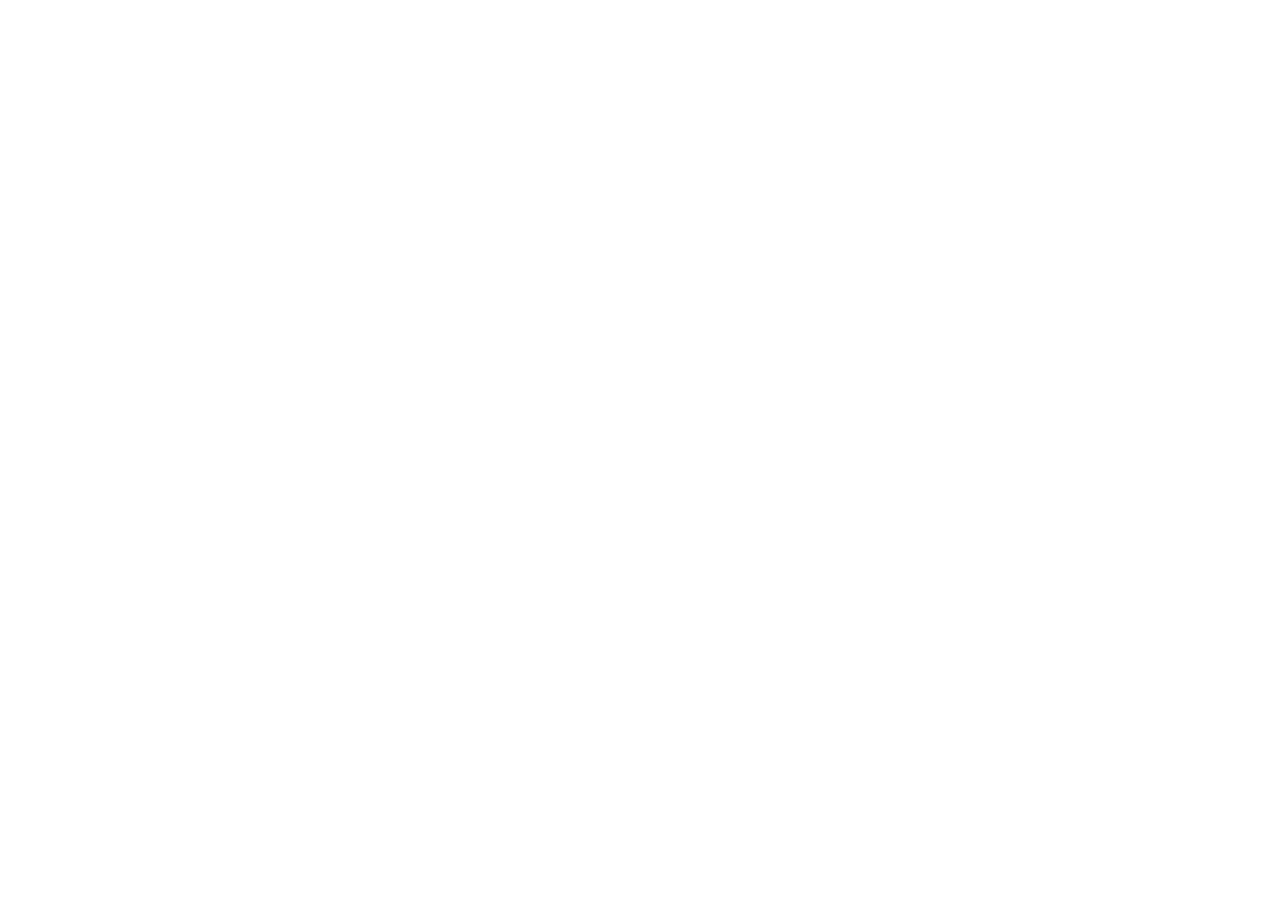
==== commit e9809e5c: "added admin pannel" ====
--- a/index.html
+++ b/index.html
@@ -1,983 +1,38 @@
 <!DOCTYPE html>
-<html lang="en">
+<html>
 <head>
-    <meta charset="UTF-8">
-    <meta name="viewport" content="width=device-width, initial-scale=1.0">
-    <title>WalletLogs - Take Control of Your Financial Future</title>
-    <link rel="preconnect" href="https://fonts.googleapis.com">
-    <link rel="preconnect" href="https://fonts.gstatic.com" crossorigin>
-    <link href="https://fonts.googleapis.com/css2?family=Inter:wght@300;400;500;600;700;800;900&display=swap" rel="stylesheet">
-    <link href="https://fonts.googleapis.com/icon?family=Material+Icons" rel="stylesheet">
-    <link rel="stylesheet" href="styles.css">
-	<link rel="icon" href="images/favicon1.png" type="image/png" />
+  <!--
+    If you are serving your web app in a path other than the root, change the
+    href value below to reflect the base path you are serving from.
 
+    The path provided below has to start and end with a slash "/" in order for
+    it to work correctly.
+
+    For more details:
+    * https://developer.mozilla.org/en-US/docs/Web/HTML/Element/base
+
+    This is a placeholder for base href that will be replaced by the value of
+    the `--base-href` argument provided to `flutter build`.
+  -->
+  <base href="/">
+
+  <meta charset="UTF-8">
+  <meta content="IE=Edge" http-equiv="X-UA-Compatible">
+  <meta name="description" content="A new Flutter project.">
+
+  <!-- iOS meta tags & icons -->
+  <meta name="mobile-web-app-capable" content="yes">
+  <meta name="apple-mobile-web-app-status-bar-style" content="black">
+  <meta name="apple-mobile-web-app-title" content="feature_admin">
+  <link rel="apple-touch-icon" href="icons/Icon-192.png">
+
+  <!-- Favicon -->
+  <link rel="icon" type="image/png" href="favicon.png"/>
+
+  <title>feature_admin</title>
+  <link rel="manifest" href="manifest.json">
 </head>
 <body>
-<!-- Animated Background -->
-<canvas id="particleCanvas" class="particle-background"></canvas>
-
-<!-- Navigation Bar -->
-<nav id="navbar" class="navbar">
-    <div class="nav-container">
-        <!-- Logo -->
-        <div class="logo">
-            <div class="logo-icon">
-                <span class="material-icons">account_balance_wallet</span>
-            </div>
-            <span class="logo-text">WalletLogs</span>
-        </div>
-
-        <!-- Desktop Menu -->
-        <div class="nav-menu desktop-menu">
-            <a href="#features" class="nav-item">Features</a>
-            <a href="#how-it-works" class="nav-item">How It Works</a>
-            <a href="#screenshots" class="nav-item">Screenshots</a>
-            <a href="#testimonials" class="nav-item">Testimonials</a>
-            <a href="#pricing" class="nav-item">Pricing</a>
-            <a href="#faqs" class="nav-item">FAQs</a>
-            <a href="#download" class="nav-item">Download</a>
-            <a href="#about-team" class="nav-item">About</a>
-            <a href="#contact" class="nav-item">Contact</a>
-<!--             <button class="get-started-btn" onclick="window.open('app.html', '_blank')">
-                <span class="material-icons">rocket_launch</span>
-                Get Started
-            </button> -->
-        	<button class="get-started-btn" onclick="window.location.href='app.html'">
-    		<span class="material-icons">rocket_launch</span>
-    		Get Started
-			</button>
-
-        </div>
-
-        <!-- Mobile Menu Button -->
-        <button class="mobile-menu-btn" id="mobileMenuBtn">
-            <span class="material-icons">menu</span>
-        </button>
-    </div>
-
-    <!-- Mobile Menu -->
-    <div class="mobile-menu" id="mobileMenu">
-        <a href="#features" class="mobile-nav-item">Features</a>
-        <a href="#how-it-works" class="mobile-nav-item">How It Works</a>
-        <a href="#screenshots" class="mobile-nav-item">Screenshots</a>
-        <a href="#testimonials" class="mobile-nav-item">Testimonials</a>
-        <a href="#pricing" class="mobile-nav-item">Pricing</a>
-        <a href="#faqs" class="mobile-nav-item">FAQs</a>
-        <a href="#download" class="mobile-nav-item">Download</a>
-        <a href="#about-team" class="mobile-nav-item">About</a>
-        <a href="#contact" class="mobile-nav-item">Contact</a>
-        <button class="mobile-get-started-btn" onclick="window.open('app.html', '_blank')">
-            <span class="material-icons">rocket_launch</span>
-            Get Started
-        </button>
-    </div>
-</nav>
-
-<!-- Main Content -->
-<main>
-    <!-- Hero Section -->
-    <section id="hero" class="hero-section">
-        <!-- Floating Shapes -->
-        <div class="floating-shapes">
-            <div class="floating-circle"></div>
-            <div class="floating-triangle"></div>
-            <div class="floating-rectangle"></div>
-        </div>
-
-        <div class="container">
-            <div class="hero-content">
-                <div class="hero-text">
-                    <!-- Animated Badge -->
-                    <div class="hero-badge">
-                        <span class="material-icons">star</span>
-                        #1 Finance App 2024
-                    </div>
-
-                    <!-- Main Headline -->
-                    <h1 class="hero-title">
-                        Take Control of Your<br>
-                        <span class="gradient-text">Financial Future</span>
-                    </h1>
-
-                    <!-- Subtitle -->
-                    <p class="hero-subtitle">
-                        Smart expense tracking, budget management, and financial insights all in one beautiful app.
-                        Join 15,000+ users who are already managing their money better.
-                    </p>
-
-                    <!-- Trust Indicators -->
-                    <div class="trust-indicators">
-                        <div class="trust-item">
-                            <span class="material-icons">people</span>
-                            <span class="trust-number">15K+</span>
-                            <span class="trust-label">Active Users</span>
-                        </div>
-                        <div class="trust-item">
-                            <span class="material-icons">receipt</span>
-                            <span class="trust-number">50K+</span>
-                            <span class="trust-label">Transactions</span>
-                        </div>
-                        <div class="trust-item">
-                            <span class="material-icons">trending_up</span>
-                            <span class="trust-number">$2.5M+</span>
-                            <span class="trust-label">Managed</span>
-                        </div>
-                    </div>
-
-                    <!-- Hero Buttons -->
-                    <div class="hero-buttons">
-                        <button class="btn-primary hero-btn" onclick="window.open('app.html', '_blank')">
-                            <span class="material-icons">rocket_launch</span>
-                            Get Started Free
-                        </button>
-                        <button class="btn-secondary hero-btn" onclick="scrollToSection('features')">
-                            <span class="material-icons">play_arrow</span>
-                            Watch Demo
-                        </button>
-                    </div>
-                </div>
-
-                <div class="hero-mockup">
-                    <div class="phone-frame">
-                        <div class="phone-content">
-                            <!-- Balance Card -->
-                            <div class="balance-card">
-                                <div class="balance-header">Total Balance</div>
-                                <div class="balance-amount">$12,450.00</div>
-                                <div class="balance-change">
-                                    <span class="material-icons">trending_up</span>
-                                    +2.5% from last month
-                                </div>
-                            </div>
-
-                            <!-- Quick Actions -->
-                            <div class="quick-actions">
-                                <div class="quick-action income">
-                                    <span class="material-icons">add</span>
-                                    <span>Add Income</span>
-                                </div>
-                                <div class="quick-action expense">
-                                    <span class="material-icons">remove</span>
-                                    <span>Add Expense</span>
-                                </div>
-                            </div>
-
-                            <!-- Recent Transactions -->
-                            <div class="transactions-header">Recent Transactions</div>
-                            <div class="transactions-list">
-                                <div class="transaction-item">
-                                    <div class="transaction-icon grocery">
-                                        <span class="material-icons">shopping_cart</span>
-                                    </div>
-                                    <div class="transaction-details">
-                                        <div class="transaction-title">Grocery Store</div>
-                                        <div class="transaction-date">Today, 2:30 PM</div>
-                                    </div>
-                                    <div class="transaction-amount expense">-$85.20</div>
-                                </div>
-                                <div class="transaction-item">
-                                    <div class="transaction-icon salary">
-                                        <span class="material-icons">account_balance</span>
-                                    </div>
-                                    <div class="transaction-details">
-                                        <div class="transaction-title">Salary Deposit</div>
-                                        <div class="transaction-date">Yesterday</div>
-                                    </div>
-                                    <div class="transaction-amount income">+$2,800.00</div>
-                                </div>
-                                <div class="transaction-item">
-                                    <div class="transaction-icon coffee">
-                                        <span class="material-icons">local_cafe</span>
-                                    </div>
-                                    <div class="transaction-details">
-                                        <div class="transaction-title">Coffee & Snacks</div>
-                                        <div class="transaction-date">2 days ago</div>
-                                    </div>
-                                    <div class="transaction-amount expense">-$24.50</div>
-                                </div>
-                            </div>
-                        </div>
-                    </div>
-
-                    <!-- Floating UI Elements -->
-                    <div class="floating-notification">
-                        <span class="material-icons">notifications</span>
-                        <span>Budget saved!</span>
-                    </div>
-                    <div class="floating-chart">
-                        <span class="material-icons">bar_chart</span>
-                    </div>
-                </div>
-            </div>
-        </div>
-    </section>
-    <div class="section-divider"></div>
-    <!-- Stats Section -->
-    <section id="stats" class="stats-section">
-        <div class="container">
-            <div class="stats-grid">
-                <div class="stat-card">
-                    <div class="stat-icon">
-                        <span class="material-icons">people_outline</span>
-                    </div>
-                    <div class="stat-number" data-target="15000">0</div>
-                    <div class="stat-suffix">+</div>
-                    <div class="stat-label">Active Users</div>
-                    <div class="stat-description">Trust our platform</div>
-                </div>
-
-                <div class="stat-card">
-                    <div class="stat-icon">
-                        <span class="material-icons">receipt_long</span>
-                    </div>
-                    <div class="stat-number" data-target="50000">0</div>
-                    <div class="stat-suffix">+</div>
-                    <div class="stat-label">Transactions</div>
-                    <div class="stat-description">Successfully tracked</div>
-                </div>
-
-                <div class="stat-card">
-                    <div class="stat-icon">
-                        <span class="material-icons">trending_up</span>
-                    </div>
-                    <div class="stat-prefix">$</div>
-                    <div class="stat-number" data-target="25">0</div>
-                    <div class="stat-suffix">M+</div>
-                    <div class="stat-label">Money Managed</div>
-                    <div class="stat-description">Under management</div>
-                </div>
-            </div>
-        </div>
-    </section>
-    <div class="section-divider"></div>
-    <!-- Features Section -->
-    <section id="features" class="features-section">
-        <div class="container">
-            <div class="section-header">
-                <h2>Everything You Need</h2>
-                <p>Powerful features to take complete control of your finances</p>
-            </div>
-
-            <div class="features-grid">
-                <div class="feature-card">
-                    <div class="feature-icon">
-                        <span class="material-icons">track_changes</span>
-                    </div>
-                    <h3>Smart Expense Tracking</h3>
-                    <p>Automatically categorize and track your expenses with AI-powered insights and real-time notifications.</p>
-                </div>
-
-                <div class="feature-card">
-                    <div class="feature-icon">
-                        <span class="material-icons">account_balance</span>
-                    </div>
-                    <h3>Balance Management</h3>
-                    <p>Monitor your account balances across multiple banks and cards with real-time synchronization.</p>
-                </div>
-
-                <div class="feature-card">
-                    <div class="feature-icon">
-                        <span class="material-icons">pie_chart</span>
-                    </div>
-                    <h3>Budget Planning</h3>
-                    <p>Create personalized budgets with smart recommendations and get alerts before overspending.</p>
-                </div>
-
-                <div class="feature-card">
-                    <div class="feature-icon">
-                        <span class="material-icons">savings</span>
-                    </div>
-                    <h3>Savings Goals</h3>
-                    <p>Set and track multiple savings goals with visual progress indicators and milestone celebrations.</p>
-                </div>
-
-                <div class="feature-card">
-                    <div class="feature-icon">
-                        <span class="material-icons">analytics</span>
-                    </div>
-                    <h3>Advanced Analytics</h3>
-                    <p>Beautiful charts and detailed reports to understand your spending patterns and financial health.</p>
-                </div>
-
-                <div class="feature-card">
-                    <div class="feature-icon">
-                        <span class="material-icons">security</span>
-                    </div>
-                    <h3>Bank-Level Security</h3>
-                    <p>Your data is protected with 256-bit encryption and multi-factor authentication.</p>
-                </div>
-            </div>
-        </div>
-    </section>
-    <div class="section-divider"></div>
-    <!-- How It Works Section -->
-    <section id="how-it-works" class="how-it-works-section">
-        <div class="container">
-            <div class="section-header">
-                <h2>How It Works</h2>
-                <p>Get started in just 4 simple steps</p>
-            </div>
-
-            <div class="steps-container">
-                <div class="step-card">
-                    <div class="step-number">1</div>
-                    <div class="step-icon">
-                        <span class="material-icons">person_add</span>
-                    </div>
-                    <h3>Sign Up</h3>
-                    <p>Create your free account in less than 2 minutes with email or social login</p>
-                </div>
-
-                <div class="step-connector"></div>
-
-                <div class="step-card">
-                    <div class="step-number">2</div>
-                    <div class="step-icon">
-                        <span class="material-icons">link</span>
-                    </div>
-                    <h3>Connect Accounts</h3>
-                    <p>Securely link your bank accounts and cards for automatic transaction import</p>
-                </div>
-
-                <div class="step-connector"></div>
-
-                <div class="step-card">
-                    <div class="step-number">3</div>
-                    <div class="step-icon">
-                        <span class="material-icons">flag</span>
-                    </div>
-                    <h3>Set Goals</h3>
-                    <p>Define your financial goals and budgets with our smart recommendation engine</p>
-                </div>
-
-                <div class="step-connector"></div>
-
-                <div class="step-card">
-                    <div class="step-number">4</div>
-                    <div class="step-icon">
-                        <span class="material-icons">emoji_events</span>
-                    </div>
-                    <h3>Track & Achieve</h3>
-                    <p>Monitor your progress with beautiful insights and achieve your financial dreams</p>
-                </div>
-            </div>
-        </div>
-    </section>
-    <div class="section-divider"></div>
-    <!-- Screenshots Section -->
-    <section id="screenshots" class="screenshots-section">
-        <div class="container">
-            <div class="section-header">
-                <h2>See It In Action</h2>
-                <p>Beautiful interface designed for maximum usability</p>
-            </div>
-
-            <div class="screenshots-carousel">
-                <!-- Carousel items only, no arrow buttons -->
-                <div class="screenshot-item active">
-                    <img src="images/dashboard.png" alt="Dashboard Screenshot">
-                    <div class="screenshot-caption">Dashboard Overview</div>
-                </div>
-                <div class="screenshot-item">
-                    <img src="images/profile.png" alt="Transactions Screenshot">
-                    <div class="screenshot-caption">Transaction History</div>
-                </div>
-                <div class="screenshot-item">
-                    <img src="images/Reports.png" alt="Reports Screenshot">
-                    <div class="screenshot-caption">Reports</div>
-                </div>
-                <div class="screenshot-item">
-                    <img src="images/profile.png" alt="Profile Screenshot">
-                    <div class="screenshot-caption">Profile</div>
-                </div>
-            </div>
-        </div>
-    </section>
-    <div class="section-divider"></div>
-    <!-- Feature Videos Section -->
-    <section id="feature-videos" class="section-videos">
-        <div class="section-header">
-            <h2>Feature Videos</h2>
-            <p>See each feature in action</p>
-        </div>
-        <div class="videos-grid">
-            <div class="video-item">
-                <video src="videos/Dashboard.mp4" autoplay muted loop playsinline></video>
-                <h3>Dashboard</h3>
-            </div>
-            <div class="video-item">
-                <video src="videos/transactions.mp4" autoplay muted loop playsinline></video>
-                <h3>Transactions</h3>
-            </div>
-            <div class="video-item">
-                <video src="videos/Reports.mp4" autoplay muted loop playsinline></video>
-                <h3>Reports</h3>
-            </div>
-            <div class="video-item">
-                <video src="videos/Profile.mp4" autoplay muted loop playsinline></video>
-                <h3>Profile</h3>
-            </div>
-        </div>
-    </section>
-    <div class="section-divider"></div>
-    <!-- Download Section -->
-    <section id="download" class="download-section">
-        <div class="container">
-            <div class="section-header">
-                <h2>Download WalletLogs</h2>
-                <p>Get started today and take control of your finances</p>
-            </div>
-
-            <div class="download-buttons">
-                <a href="#" class="download-btn">
-                    <img src="https://upload.wikimedia.org/wikipedia/commons/7/78/Google_Play_Store_badge_EN.svg" alt="Get it on Google Play">
-                </a>
-                <a href="#" class="download-btn">
-                    <img src="https://upload.wikimedia.org/wikipedia/commons/3/3c/Download_on_the_App_Store_Badge.svg" alt="Download on the App Store">
-                </a>
-
-            </div>
-            <div style="display: flex; justify-content: center; margin-top: 24px;">
-                <a href="app.html" class="download-btn btn-primary" target="_blank">
-                    <span class="material-icons">language</span>
-                    Try Web Version
-                </a>
-            </div>
-        </div>
-    </section>
-    <div class="section-divider"></div>
-    <!-- Pricing Section -->
-    <section id="pricing" class="pricing-section">
-        <div class="container">
-            <div class="section-header">
-                <h2>Choose Your Plan</h2>
-                <p>Start free and upgrade as you grow</p>
-            </div>
-
-            <div class="pricing-grid">
-                <div class="pricing-card">
-                    <div class="pricing-header">
-                        <h3>Free</h3>
-                        <div class="price">
-                            <span class="currency">$</span>
-                            <span class="amount">0</span>
-                            <span class="period">/month</span>
-                        </div>
-                        <p>Perfect for getting started</p>
-                    </div>
-                    <div class="pricing-features">
-                        <div class="feature">
-                            <span class="material-icons">check</span>
-                            Up to 100 transactions/month
-                        </div>
-                        <div class="feature">
-                            <span class="material-icons">check</span>
-                            Basic expense tracking
-                        </div>
-                        <div class="feature">
-                            <span class="material-icons">check</span>
-                            1 bank account connection
-                        </div>
-                        <div class="feature">
-                            <span class="material-icons">check</span>
-                            Mobile app access
-                        </div>
-                    </div>
-                    <button class="btn-secondary full-width">Get Started</button>
-                </div>
-
-                <div class="pricing-card popular">
-                    <div class="popular-badge">Most Popular</div>
-                    <div class="pricing-header">
-                        <h3>Pro</h3>
-                        <div class="price">
-                            <span class="currency">$</span>
-                            <span class="amount">9</span>
-                            <span class="period">/month</span>
-                        </div>
-                        <p>For serious budgeters</p>
-                    </div>
-                    <div class="pricing-features">
-                        <div class="feature">
-                            <span class="material-icons">check</span>
-                            Unlimited transactions
-                        </div>
-                        <div class="feature">
-                            <span class="material-icons">check</span>
-                            Advanced analytics
-                        </div>
-                        <div class="feature">
-                            <span class="material-icons">check</span>
-                            Multiple bank accounts
-                        </div>
-                        <div class="feature">
-                            <span class="material-icons">check</span>
-                            Custom categories
-                        </div>
-                        <div class="feature">
-                            <span class="material-icons">check</span>
-                            Priority support
-                        </div>
-                    </div>
-                    <button class="btn-primary full-width">Start Free Trial</button>
-                </div>
-
-                <div class="pricing-card">
-                    <div class="pricing-header">
-                        <h3>Business</h3>
-                        <div class="price">
-                            <span class="currency">$</span>
-                            <span class="amount">29</span>
-                            <span class="period">/month</span>
-                        </div>
-                        <p>For teams and businesses</p>
-                    </div>
-                    <div class="pricing-features">
-                        <div class="feature">
-                            <span class="material-icons">check</span>
-                            Everything in Pro
-                        </div>
-                        <div class="feature">
-                            <span class="material-icons">check</span>
-                            Team collaboration
-                        </div>
-                        <div class="feature">
-                            <span class="material-icons">check</span>
-                            Advanced reporting
-                        </div>
-                        <div class="feature">
-                            <span class="material-icons">check</span>
-                            API access
-                        </div>
-                        <div class="feature">
-                            <span class="material-icons">check</span>
-                            Dedicated support
-                        </div>
-                    </div>
-                    <button class="btn-secondary full-width">Contact Sales</button>
-                </div>
-            </div>
-        </div>
-    </section>
-    <div class="section-divider"></div>
-    <!-- Testimonials Section -->
-    <section id="testimonials" class="testimonials-section">
-        <div class="container">
-            <div class="section-header">
-                <h2>What Our Users Say</h2>
-                <p>Join thousands of satisfied users who transformed their financial lives</p>
-            </div>
-
-            <div class="testimonials-grid">
-                <div class="testimonial-card">
-                    <div class="testimonial-rating">
-                        <span class="material-icons">star</span>
-                        <span class="material-icons">star</span>
-                        <span class="material-icons">star</span>
-                        <span class="material-icons">star</span>
-                        <span class="material-icons">star</span>
-                    </div>
-                    <p>"WalletLogs completely changed how I manage my money. The insights are incredible and helped me save $2000 in just 3 months!"</p>
-                    <div class="testimonial-author">
-                        <img src="https://via.placeholder.com/50x50/6366F1/FFFFFF?text=SM" alt="Sarah Mitchell">
-                        <div>
-                            <div class="author-name">Sarah Mitchell</div>
-                            <div class="author-title">Marketing Manager</div>
-                        </div>
-                    </div>
-                </div>
-
-                <div class="testimonial-card featured">
-                    <div class="testimonial-rating">
-                        <span class="material-icons">star</span>
-                        <span class="material-icons">star</span>
-                        <span class="material-icons">star</span>
-                        <span class="material-icons">star</span>
-                        <span class="material-icons">star</span>
-                    </div>
-                    <p>"As a small business owner, tracking expenses was a nightmare. WalletLogs made it simple and automated. Highly recommended!"</p>
-                    <div class="testimonial-author">
-                        <img src="https://via.placeholder.com/50x50/8B5CF6/FFFFFF?text=DJ" alt="David Johnson">
-                        <div>
-                            <div class="author-name">David Johnson</div>
-                            <div class="author-title">Business Owner</div>
-                        </div>
-                    </div>
-                </div>
-
-                <div class="testimonial-card">
-                    <div class="testimonial-rating">
-                        <span class="material-icons">star</span>
-                        <span class="material-icons">star</span>
-                        <span class="material-icons">star</span>
-                        <span class="material-icons">star</span>
-                        <span class="material-icons">star</span>
-                    </div>
-                    <p>"The budget planning feature is amazing. I finally understand where my money goes and can plan for my future goals."</p>
-                    <div class="testimonial-author">
-                        <img src="https://via.placeholder.com/50x50/06B6D4/FFFFFF?text=EC" alt="Emily Chen">
-                        <div>
-                            <div class="author-name">Emily Chen</div>
-                            <div class="author-title">Software Developer</div>
-                        </div>
-                    </div>
-                </div>
-            </div>
-        </div>
-    </section>
-    <div class="section-divider"></div>
-    <!-- FAQs Section -->
-    <section id="faqs" class="faqs-section">
-        <div class="container">
-            <div class="section-header">
-                <h2>Frequently Asked Questions</h2>
-                <p>Everything you need to know about WalletLogs</p>
-            </div>
-
-            <div class="faqs-container">
-                <div class="faq-item">
-                    <div class="faq-question">
-                        <span>Is my financial data secure?</span>
-                        <span class="material-icons">expand_more</span>
-                    </div>
-                    <div class="faq-answer">
-                        <p>Absolutely! We use bank-level 256-bit encryption and never store your banking credentials. All data is encrypted in transit and at rest, and we comply with all major financial data protection standards.</p>
-                    </div>
-                </div>
-
-                <div class="faq-item">
-                    <div class="faq-question">
-                        <span>Can I connect multiple bank accounts?</span>
-                        <span class="material-icons">expand_more</span>
-                    </div>
-                    <div class="faq-answer">
-                        <p>Yes! With our Pro and Business plans, you can connect unlimited bank accounts, credit cards, and financial institutions to get a complete view of your finances.</p>
-                    </div>
-                </div>
-
-                <div class="faq-item">
-                    <div class="faq-question">
-                        <span>Is there a free trial?</span>
-                        <span class="material-icons">expand_more</span>
-                    </div>
-                    <div class="faq-answer">
-                        <p>Yes! We offer a 14-day free trial of our Pro plan. No credit card required. You can cancel anytime during the trial period.</p>
-                    </div>
-                </div>
-
-                <div class="faq-item">
-                    <div class="faq-question">
-                        <span>Can I export my data?</span>
-                        <span class="material-icons">expand_more</span>
-                    </div>
-                    <div class="faq-answer">
-                        <p>Absolutely! You can export all your transaction data, reports, and insights in multiple formats including CSV, PDF, and Excel at any time.</p>
-                    </div>
-                </div>
-
-                <div class="faq-item">
-                    <div class="faq-question">
-                        <span>Do you offer customer support?</span>
-                        <span class="material-icons">expand_more</span>
-                    </div>
-                    <div class="faq-answer">
-                        <p>Yes! We provide email support for all users, priority support for Pro users, and dedicated support for Business customers. Our support team typically responds within 24 hours.</p>
-                    </div>
-                </div>
-            </div>
-        </div>
-    </section>
-    <div class="section-divider"></div>
-    <!-- About Team Section -->
-    <section id="about-team" class="about-team-section">
-        <div class="container">
-            <div class="section-header">
-                <h2>Meet Our Team</h2>
-                <p>Passionate experts dedicated to revolutionizing personal finance</p>
-            </div>
-
-            <div class="team-grid">
-                <div class="team-member">
-                    <img src="images/nisan.jpg" alt="Nisan Roy">
-                    <h3>Nisan Roy</h3>
-                    <p class="role">CEO & Founder</p>
-                    <p class="bio">Former fintech executive with 10+ years of experience in financial technology and product development.</p>
-                    <div class="social-links">
-                        <a href="#"><span class="material-icons">link</span></a>
-                        <a href="#"><span class="material-icons">alternate_email</span></a>
-                    </div>
-                </div>
-
-<!--                <div class="team-member">-->
-<!--                    <img src="https://via.placeholder.com/200x200/8B5CF6/FFFFFF?text=SJ" alt="Sarah Johnson">-->
-<!--                    <h3>Sarah Johnson</h3>-->
-<!--                    <p class="role">CTO</p>-->
-<!--                    <p class="bio">Lead engineer with expertise in mobile app development, security, and scalable financial systems.</p>-->
-<!--                    <div class="social-links">-->
-<!--                        <a href="#"><span class="material-icons">link</span></a>-->
-<!--                        <a href="#"><span class="material-icons">alternate_email</span></a>-->
-<!--                    </div>-->
-<!--                </div>-->
-
-<!--                <div class="team-member">-->
-<!--                    <img src="https://via.placeholder.com/200x200/06B6D4/FFFFFF?text=MB" alt="Mike Brown">-->
-<!--                    <h3>Mike Brown</h3>-->
-<!--                    <p class="role">Head of Design</p>-->
-<!--                    <p class="bio">UX/UI designer focused on creating intuitive and beautiful financial management experiences.</p>-->
-<!--                    <div class="social-links">-->
-<!--                        <a href="#"><span class="material-icons">link</span></a>-->
-<!--                        <a href="#"><span class="material-icons">alternate_email</span></a>-->
-<!--                    </div>-->
-<!--                </div>-->
-            </div>
-        </div>
-    </section>
-    <div class="section-divider"></div>
-    <!-- Contact Section -->
-    <section id="contact" class="contact-section">
-        <div class="container">
-            <div class="section-header">
-                <h2>Get in Touch</h2>
-                <p>Have questions? We'd love to hear from you. Send us a message and we'll respond as soon as possible.</p>
-            </div>
-
-            <div class="contact-content">
-                <div class="contact-form">
-                    <h3>Send us a message</h3>
-                    <form>
-                        <div class="form-group">
-                            <label>Name</label>
-                            <input type="text" placeholder="Your full name" required>
-                        </div>
-                        <div class="form-group">
-                            <label>Email</label>
-                            <input type="email" placeholder="your@email.com" required>
-                        </div>
-                        <div class="form-group">
-                            <label>Subject</label>
-                            <input type="text" placeholder="What's this about?" required>
-                        </div>
-                        <div class="form-group">
-                            <label>Message</label>
-                            <textarea placeholder="Tell us more..." rows="4" required></textarea>
-                        </div>
-                        <button type="submit" class="btn-primary full-width">Send Message</button>
-                    </form>
-                </div>
-
-                <div class="contact-info">
-                    <h3>Contact Information</h3>
-
-                    <div class="contact-item">
-                        <div class="contact-icon">
-                            <span class="material-icons">email</span>
-                        </div>
-                        <div class="contact-details">
-                            <div class="contact-title">Email</div>
-                            <div class="contact-text">support@walletlogs.com</div>
-                        </div>
-                    </div>
-
-                    <div class="contact-item">
-                        <div class="contact-icon">
-                            <span class="material-icons">phone</span>
-                        </div>
-                        <div class="contact-details">
-                            <div class="contact-title">Phone</div>
-                            <div class="contact-text">+8801831126629</div>
-                        </div>
-                    </div>
-
-                    <div class="contact-item">
-                        <div class="contact-icon">
-                            <span class="material-icons">location_on</span>
-                        </div>
-                        <div class="contact-details">
-                            <div class="contact-title">Address</div>
-                            <div class="contact-text">Patuakhali, 8602</div>
-                        </div>
-                    </div>
-
-                    <div class="social-section">
-                        <h4>Follow Us</h4>
-                        <div class="social-buttons">
-                            <button class="social-btn">
-                                <span class="material-icons">facebook</span>
-                            </button>
-                            <button class="social-btn">
-                                <span class="material-icons">alternate_email</span>
-                            </button>
-                            <button class="social-btn">
-                                <span class="material-icons">link</span>
-                            </button>
-                        </div>
-                    </div>
-                </div>
-            </div>
-        </div>
-    </section>
-    <div class="section-divider"></div>
-    <!-- Auth Section -->
-    <!--
-    <section id="auth" class="auth-section">
-        <div class="container">
-            <div class="auth-container">
-                <div class="auth-tabs">
-                    <button class="auth-tab active" data-tab="login">Login</button>
-                    <button class="auth-tab" data-tab="register">Sign Up</button>
-                </div>
-                <div class="auth-content">
-                    <div class="auth-form" id="loginForm">
-                        <h3>Welcome Back</h3>
-                        <p>Sign in to your account to continue</p>
-
-                        <form>
-                            <div class="form-group">
-                                <label>Email</label>
-                                <input type="email" placeholder="your@email.com" required>
-                            </div>
-                            <div class="form-group">
-                                <label>Password</label>
-                                <input type="password" placeholder="Your password" required>
-                            </div>
-                            <div class="form-options">
-                                <label class="checkbox">
-                                    <input type="checkbox">
-                                    <span>Remember me</span>
-                                </label>
-                                <a href="#" class="forgot-password">Forgot password?</a>
-                            </div>
-                            <button type="submit" class="btn-primary full-width">Sign In</button>
-                        </form>
-
-                        <div class="social-login">
-                            <div class="divider">or continue with</div>
-                            <div class="social-buttons">
-                                <button class="social-btn google">
-                                    <span class="material-icons">account_circle</span>
-                                    Google
-                                </button>
-                                <button class="social-btn facebook">
-                                    <span class="material-icons">facebook</span>
-                                    Facebook
-                                </button>
-                            </div>
-                        </div>
-                    </div>
-
-                    <div class="auth-form" id="registerForm" style="display: none;">
-                        <h3>Create Account</h3>
-                        <p>Join thousands of users managing their finances better</p>
-
-                        <form>
-                            <div class="form-group">
-                                <label>Full Name</label>
-                                <input type="text" placeholder="Your full name" required>
-                            </div>
-                            <div class="form-group">
-                                <label>Email</label>
-                                <input type="email" placeholder="your@email.com" required>
-                            </div>
-                            <div class="form-group">
-                                <label>Password</label>
-                                <input type="password" placeholder="Create a strong password" required>
-                            </div>
-                            <div class="form-group">
-                                <label>Confirm Password</label>
-                                <input type="password" placeholder="Confirm your password" required>
-                            </div>
-                            <div class="form-options">
-                                <label class="checkbox">
-                                    <input type="checkbox" required>
-                                    <span>I agree to the <a href="#">Terms & Conditions</a></span>
-                                </label>
-                            </div>
-                            <button type="submit" class="btn-primary full-width">Create Account</button>
-                        </form>
-
-                        <div class="social-login">
-                            <div class="divider">or continue with</div>
-                            <div class="social-buttons">
-                                <button class="social-btn google">
-                                    <span class="material-icons">account_circle</span>
-                                    Google
-                                </button>
-                                <button class="social-btn facebook">
-                                    <span class="material-icons">facebook</span>
-                                    Facebook
-                                </button>
-                            </div>
-                        </div>
-                    </div>
-                </div>
-            </div>
-        </div>
-    </section>
-    -->
-    <div class="section-divider"></div>
-    <!-- Footer -->
-    <footer class="footer">
-        <div class="container">
-            <div class="footer-content">
-                <div class="footer-section">
-                    <div class="footer-logo">
-                        <div class="logo-icon">
-                            <span class="material-icons">account_balance_wallet</span>
-                        </div>
-                        <span class="logo-text">WalletLogs</span>
-                    </div>
-                    <p>Take control of your financial future with smart expense tracking and budget management.</p>
-                    <div class="footer-social">
-                        <a href="#"><span class="material-icons">facebook</span></a>
-                        <a href="#"><span class="material-icons">alternate_email</span></a>
-                        <a href="#"><span class="material-icons">link</span></a>
-                    </div>
-                </div>
-
-                <div class="footer-section">
-                    <h4>Product</h4>
-                    <ul>
-                        <li><a href="#features">Features</a></li>
-                        <li><a href="#pricing">Pricing</a></li>
-                        <li><a href="#download">Download</a></li>
-                        <li><a href="#faqs">FAQs</a></li>
-                    </ul>
-                </div>
-
-                <div class="footer-section">
-                    <h4>Company</h4>
-                    <ul>
-                        <li><a href="#about-team">About</a></li>
-                        <li><a href="#contact">Contact</a></li>
-                        <li><a href="#">Careers</a></li>
-                        <li><a href="#">Press</a></li>
-                    </ul>
-                </div>
-
-                <div class="footer-section">
-                    <h4>Legal</h4>
-                    <ul>
-                        <li><a href="#">Privacy Policy</a></li>
-                        <li><a href="#">Terms of Service</a></li>
-                        <li><a href="#">Cookie Policy</a></li>
-                        <li><a href="#">GDPR</a></li>
-                    </ul>
-                </div>
-            </div>
-
-            <div class="footer-bottom">
-                <p>&copy; 2024 WalletLogs. All rights reserved.</p>
-                <p>Made with ❤️ for better financial management</p>
-            </div>
-        </div>
-    </footer>
-</main>
-
-<!-- Floating Action Button -->
-<button class="floating-action-btn" id="scrollToTopBtn">
-    <span class="material-icons">keyboard_arrow_up</span>
-</button>
-
-<script src="script.js"></script>
+  <script src="flutter_bootstrap.js" async></script>
 </body>
 </html>
